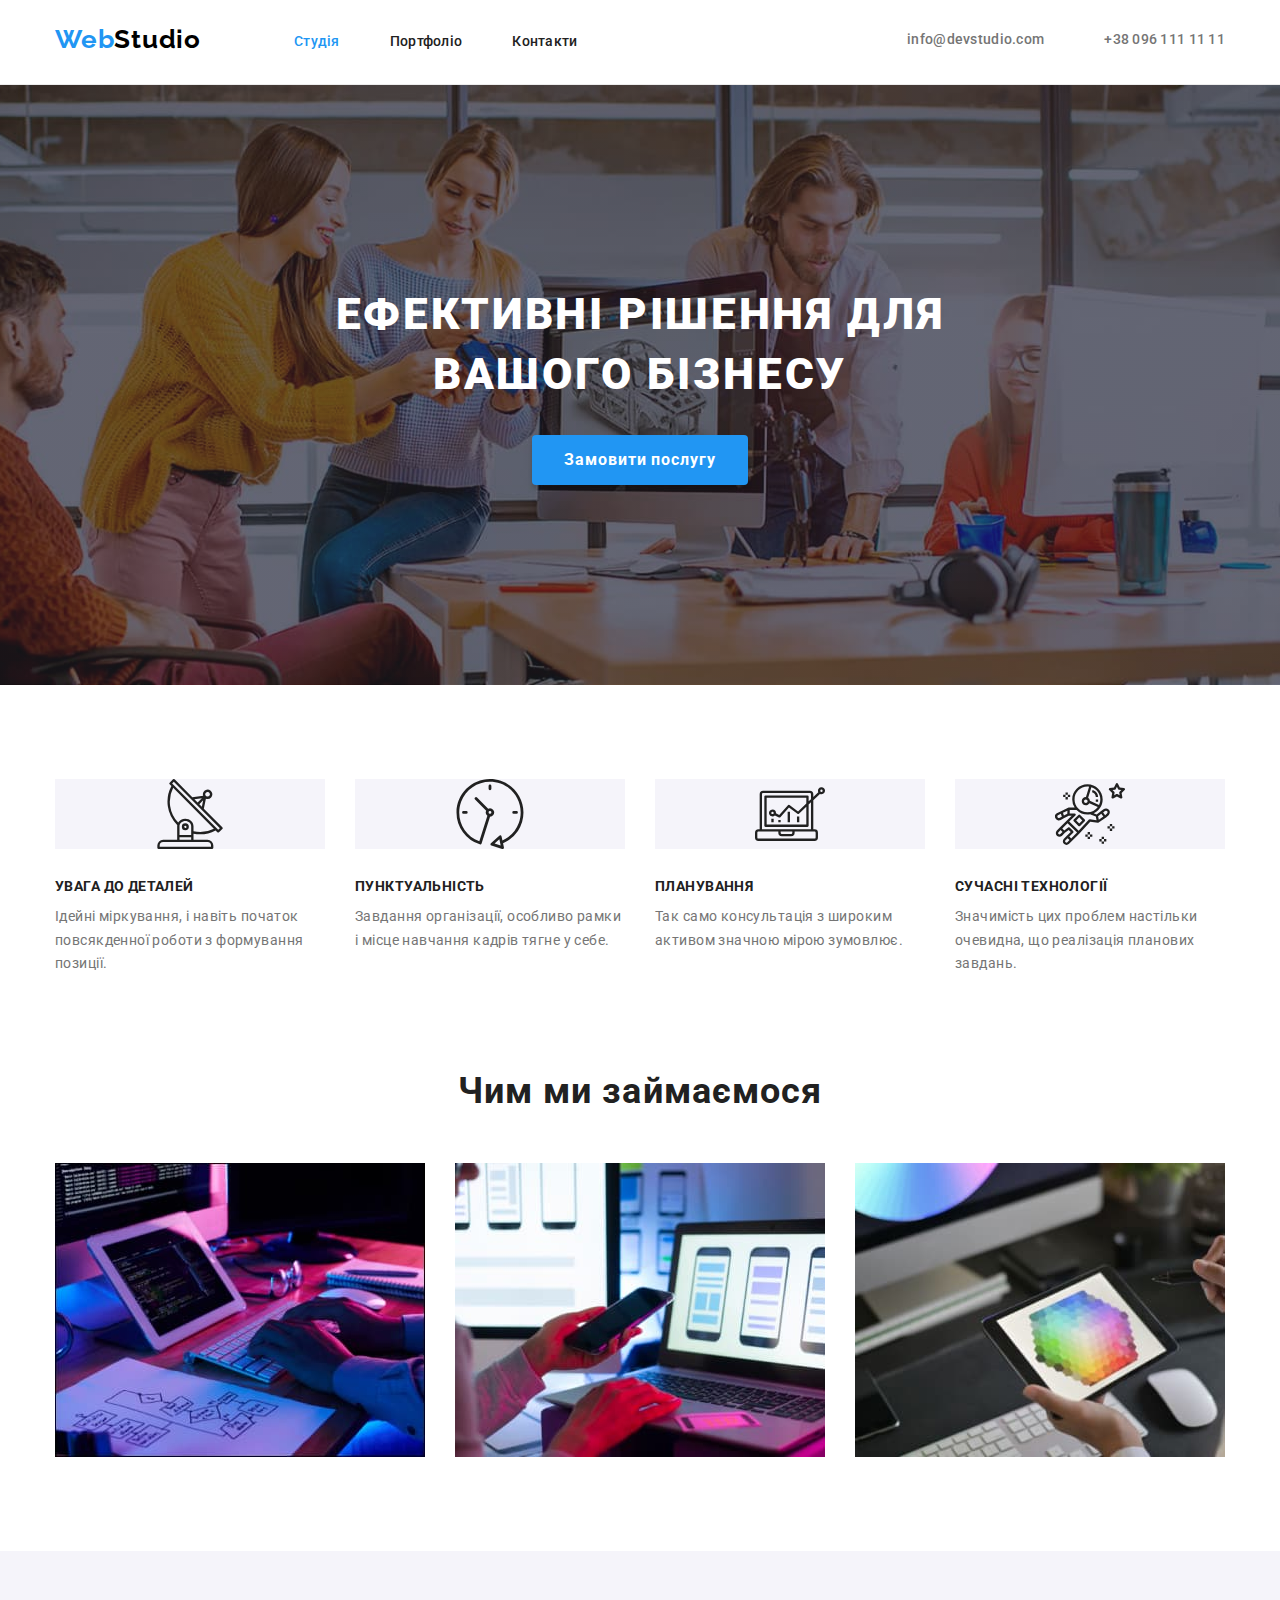
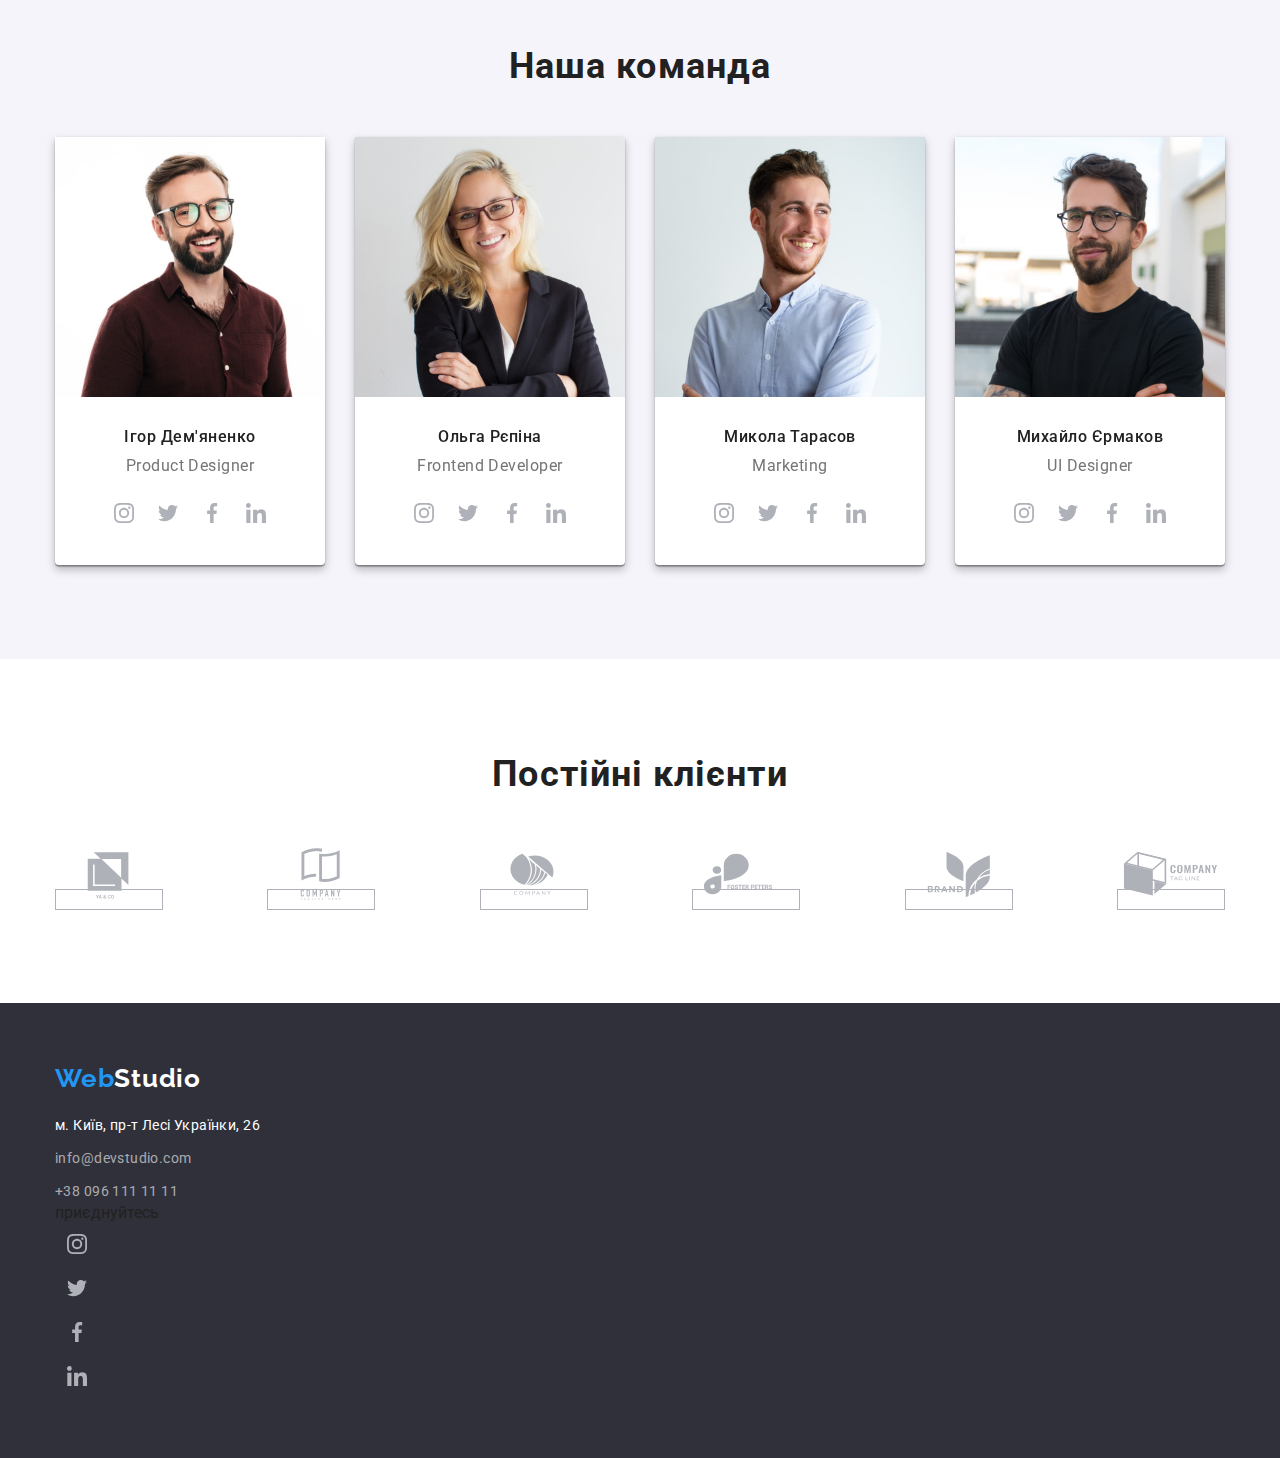
==== index.html @ a96e73aa "hw commit for check" ====
<!DOCTYPE html>
<html lang="uk">
  <head>
    <meta charset="UTF-8" />
    <meta http-equiv="X-UA-Compatible" content="IE=edge" />
    <meta name="viewport" content="width=device-width, initial-scale=1.0" />
    <title>Студія</title>
    <link rel="preconnect" href="https://fonts.googleapis.com" />
    <link rel="preconnect" href="https://fonts.gstatic.com" crossorigin />
    <link
      href="https://fonts.googleapis.com/css2?family=Raleway:wght@700&family=Roboto:wght@400;500;700;900&display=swap"
      rel="stylesheet"
    />
    <link
      rel="stylesheet"
      href="https://cdn.jsdelivr.net/npm/modern-normalize@1.1.0/modern-normalize.min.css"
    />
    <link rel="stylesheet" href="./css/styles.css" />
  </head>
  <body>
    <!-- header of the site -->
    <header class="header-style">
      <div class="container header-container">
        <a class="header-logo link" href="./index.html">
          <span class="logo logo-web">Web</span
          ><span class="logo logo-studio-header">Studio</span></a
        >
        <div class="header-nav">
          <nav>
            <ul class="site-nav list">
              <li class="site-nav-item">
                <a class="header-nav-link link current" href="#">Студія</a>
              </li>
              <li class="site-nav-item">
                <a class="header-nav-link link" href="./portfolio.html"
                  >Портфоліо</a
                >
              </li>
              <li class="site-nav-item">
                <a class="header-nav-link link" href="#">Контакти</a>
              </li>
            </ul>
          </nav>
        </div>
        <div class="contact-container">
          <ul class="list contact">
            <li class="contact-item">
              <a
                class="contact-item-link contact link"
                href="mailto:info@devstudio.com"
                ><svg class="header-icons" width="10" height="20">
                  <use href="./image/icons.svg#icon-envelope"></use>
                </svg>
                info@devstudio.com</a
              >
            </li>
            <li class="contact-item">
              <a class="contact-item-link contact link" href="tel:+380961111111"
                ><svg class="header-icons" width="10" height="20">
                  <use href="./image/icons.svg#icon-smartphone"></use>
                </svg>
                +38 096 111 11 11</a
              >
            </li>
          </ul>
        </div>
      </div>
    </header>

    <!-- main content -->
    <main>
      <!-- hero -->
      <section class="hero">
        <div class="container hero-container">
          <h1 class="hero-sign">Ефективні рішення для вашого бізнесу</h1>
          <button type="button" class="button preliminary-btn">
            Замовити послугу
          </button>
        </div>
      </section>

      <!-- specialty -->
      <section class="section specialty">
        <div class="container">
          <h2 class="visually-hidden">Наші переваги</h2>
          <ul class="list specialty-list specialty-container">
            <li class="specialty-item">
              <div class="specialty-icons-container">
                <svg class="business-icons" width="70" height="70">
                  <use href="./images/icons.svg#icon-antenna"></use>
                </svg>
              </div>
              <h3 class="title">увага до деталей</h3>
              <p class="text">
                Ідейні міркування, і навіть початок повсякденної роботи з
                формування позиції.
              </p>
            </li>
            <li class="specialty-item">
              <div class="specialty-icons-container">
                <svg class="business-icons" width="70" height="70">
                  <use href="./images/icons.svg#icon-clock"></use>
                </svg>
              </div>

              <h3 class="title">пунктуальність</h3>
              <p class="text">
                Завдання організації, особливо&nbsp;рамки і місце навчання
                кадрів тягне у&nbsp;себе.
              </p>
            </li>
            <li class="specialty-item">
              <div class="specialty-icons-container">
                <svg class="business-icons" width="70" height="70">
                  <use href="./images/icons.svg#icon-diagram"></use>
                </svg>
              </div>

              <h3 class="title">планування</h3>
              <p class="text">
                Так само консультація з широким активом&nbsp;значною мірою
                зумовлює.
              </p>
            </li>
            <li class="specialty-item">
              <div class="specialty-icons-container">
                <svg class="business-icons" width="70" height="70">
                  <use href="./images/icons.svg#icon-astronaut"></use>
                </svg>
              </div>

              <h3 class="title">сучасні технології</h3>
              <p class="text">
                Значимість цих проблем настільки очевидна, що реалізація
                планових завдань.
              </p>
            </li>
          </ul>
        </div>
      </section>
      <!-- our business -->

      <section class="section business">
        <div class="container">
          <h2 class="section-title">Чим ми займаємося</h2>
          <div class="business-list-container">
            <ul class="list business-list">
              <li class="item">
                <img
                  src="./images/business1.jpg"
                  alt="вид послуг 1"
                  width="370"
                />
              </li>
              <li class="item">
                <img
                  src="./images/business2.jpg"
                  alt="вид послуг 2"
                  width="370"
                />
              </li>
              <li class="item">
                <img
                  src="./images/business3.jpg"
                  alt="вид послуг 3"
                  width="370"
                />
              </li>
            </ul>
          </div>
        </div>
      </section>
      <!-- our team -->
      <section class="section team">
        <div class="container team-container">
          <h2 class="section-title">Наша команда</h2>
          <div class="team-list-container">
            <ul class="list team-list">
              <li class="team-item">
                <img
                  src="./images/team1.jpg"
                  alt="фото Ігоря Дем'яненко"
                  width="270"
                />
                <div class="card">
                  <h3 class="title">Ігор Дем'яненко</h3>
                  <p class="text">Product Designer</p>
                  <ul class="list team-social">
                    <li>
                      <a
                        href="http://instagram.com"
                        target="_blank"
                        rel="noopener nofollow noreferrer"
                        class="team-icons-items"
                      >
                        <svg class="team-icons" width="20" height="20">
                          <use href="./images/icons.svg#icon-instagram"></use>
                        </svg>
                      </a>
                    </li>

                    <li>
                      <a
                        href="http://twitter.com"
                        target="_blank"
                        rel="noopener nofollow noreferrer"
                        class="team-icons-items"
                      >
                        <svg class="team-icons" width="20" height="20">
                          <use href="./images/icons.svg#icon-twitter"></use>
                        </svg>
                      </a>
                    </li>
                    <li>
                      <a
                        href="http://facebook.com"
                        target="_blank"
                        rel="noopener nofollow noreferrer"
                        class="team-icons-items"
                      >
                        <svg class="team-icons" width="20" height="20">
                          <use href="./images/icons.svg#icon-facebook"></use>
                        </svg>
                      </a>
                    </li>
                    <li>
                      <a
                        href="http://linkedin.com"
                        target="_blank"
                        rel="noopener nofollow noreferrer"
                        class="team-icons-items"
                      >
                        <svg class="team-icons" width="20" height="20">
                          <use href="./images/icons.svg#icon-linkedin"></use>
                        </svg>
                      </a>
                    </li>
                  </ul>
                </div>
              </li>
              <li class="team-item">
                <img
                  src="./images/team2.jpg"
                  alt="фото Ольги Рєпіною"
                  width="270"
                />
                <div class="card">
                  <h3 class="title">Ольга Рєпіна</h3>
                  <p class="text">Frontend Developer</p>
                  <ul class="list team-social">
                    <li>
                      <a
                        href="http://instagram.com"
                        target="_blank"
                        rel="noopener nofollow noreferrer"
                        class="team-icons-items"
                      >
                        <svg class="team-icons" width="20" height="20">
                          <use href="./images/icons.svg#icon-instagram"></use>
                        </svg>
                      </a>
                    </li>
                    <li>
                      <a
                        href="http://twitter.com"
                        target="_blank"
                        rel="noopener nofollow noreferrer"
                        class="team-icons-items"
                      >
                        <svg class="team-icons" width="20" height="20">
                          <use href="./images/icons.svg#icon-twitter"></use>
                        </svg>
                      </a>
                    </li>
                    <li>
                      <a
                        href="http://facebook.com"
                        target="_blank"
                        rel="noopener nofollow noreferrer"
                        class="team-icons-items"
                      >
                        <svg class="team-icons" width="20" height="20">
                          <use href="./images/icons.svg#icon-facebook"></use>
                        </svg>
                      </a>
                    </li>
                    <li>
                      <a
                        href="http://linkedin.com"
                        target="_blank"
                        rel="noopener nofollow noreferrer"
                        class="team-icons-items"
                      >
                        <svg class="team-icons" width="20" height="20">
                          <use href="./images/icons.svg#icon-linkedin"></use>
                        </svg>
                      </a>
                    </li>
                  </ul>
                </div>
              </li>
              <li class="team-item">
                <img
                  src="./images/team3.jpg"
                  alt="фото Миколи Тарасова"
                  width="270"
                />
                <div class="card">
                  <h3 class="title">Микола Тарасов</h3>
                  <p class="text">Marketing</p>
                  <ul class="list team-social">
                    <li>
                      <a
                        href="http://instagram.com"
                        target="_blank"
                        rel="noopener nofollow noreferrer"
                        class="team-icons-items"
                      >
                        <svg class="team-icons" width="20" height="20">
                          <use href="./images/icons.svg#icon-instagram"></use>
                        </svg>
                      </a>
                    </li>
                    <li>
                      <a
                        href="http://twitter.com"
                        target="_blank"
                        rel="noopener nofollow noreferrer"
                        class="team-icons-items"
                      >
                        <svg class="team-icons" width="20" height="20">
                          <use href="./images/icons.svg#icon-twitter"></use>
                        </svg>
                      </a>
                    </li>
                    <li>
                      <a
                        href="http://facebook.com"
                        target="_blank"
                        rel="noopener nofollow noreferrer"
                        class="team-icons-items"
                      >
                        <svg class="team-icons" width="20" height="20">
                          <use href="./images/icons.svg#icon-facebook"></use>
                        </svg>
                      </a>
                    </li>
                    <li>
                      <a
                        href="http://linkedin.com"
                        target="_blank"
                        rel="noopener nofollow noreferrer"
                        class="team-icons-items"
                      >
                        <svg class="team-icons" width="20" height="20">
                          <use href="./images/icons.svg#icon-linkedin"></use>
                        </svg>
                      </a>
                    </li>
                  </ul>
                </div>
              </li>
              <li class="team-item">
                <img
                  src="./images/team4.jpg"
                  alt="фото Михайла Єрмакова"
                  width="270"
                />
                <div class="card">
                  <h3 class="title">Михайло Єрмаков</h3>
                  <p class="text">UI Designer</p>
                  <ul class="list team-social">
                    <li>
                      <a
                        href="http://instagram.com"
                        target="_blank"
                        rel="noopener nofollow noreferrer"
                        class="team-icons-items"
                      >
                        <svg class="team-icons" width="20" height="20">
                          <use href="./images/icons.svg#icon-instagram"></use>
                        </svg>
                      </a>
                    </li>
                    <li>
                      <a
                        href="http://twitter.com"
                        target="_blank"
                        rel="noopener nofollow noreferrer"
                        class="team-icons-items"
                      >
                        <svg class="team-icons" width="20" height="20">
                          <use href="./images/icons.svg#icon-twitter"></use>
                        </svg>
                      </a>
                    </li>
                    <li>
                      <a
                        href="http://facebook.com"
                        target="_blank"
                        rel="noopener nofollow noreferrer"
                        class="team-icons-items"
                      >
                        <svg class="team-icons" width="20" height="20">
                          <use href="./images/icons.svg#icon-facebook"></use>
                        </svg>
                      </a>
                    </li>
                    <li>
                      <a
                        href="http://linkedin.com"
                        target="_blank"
                        rel="noopener nofollow noreferrer"
                        class="team-icons-items"
                      >
                        <svg class="team-icons" width="20" height="20">
                          <use href="./images/icons.svg#icon-linkedin"></use>
                        </svg>
                      </a>
                    </li>
                  </ul>
                </div>
              </li>
            </ul>
          </div>
        </div>
      </section>
      <section class="section clients">
        <div class="container">
          <h2 class="clients-text section-title">Постійні клієнти</h2>
          <ul class="clients-list list">
            <li>
              <a href="" class="clients-icons-items">
                <svg class="team-icons" width="106" height="60">
                  <use href="./images/icons.svg#icon-logo-1"></use>
                </svg>
              </a>
            </li>
            <li>
              <a href="" class="clients-icons-items">
                <svg class="team-icons" width="106" height="60">
                  <use href="./images/icons.svg#icon-logo-2"></use>
                </svg>
              </a>
            </li>
            <li>
              <a href="" class="clients-icons-items">
                <svg class="team-icons" width="106" height="60">
                  <use href="./images/icons.svg#icon-logo-3"></use>
                </svg>
              </a>
            </li>
            <li>
              <a href="" class="clients-icons-items">
                <svg class="team-icons" width="106" height="60">
                  <use href="./images/icons.svg#icon-logo-4"></use>
                </svg>
              </a>
            </li>
            <li>
              <a href="" class="clients-icons-items">
                <svg class="team-icons" width="106" height="60">
                  <use href="./images/icons.svg#icon-logo-5"></use>
                </svg>
              </a>
            </li>
            <li>
              <a href="" class="clients-icons-items">
                <svg class="team-icons" width="106" height="60">
                  <use href="./images/icons.svg#icon-logo-6"></use>
                </svg>
              </a>
            </li>
          </ul>
        </div>
      </section>
    </main>

    <!-- background -->
    <footer class="footer-style">
      <div class="container">
        <div>
          <a href="./index.html" class="link logo-footer"
            ><span class="logo logo-web">Web</span
            ><span class="logo logo-studio-footer">Studio</span></a
          >
          <address>
            <ul class="address-list list">
              <li class="footer-item">
                <a
                  href="https://goo.gl/maps/tbxTE9ojFHjDwj2v6"
                  target="_blank"
                  rel="noopener nofollow noreferrer"
                  class="location link"
                  >м. Київ, пр-т Лесі Українки, 26</a
                >
              </li>
              <li class="footer-item">
                <a href="mailto:info@devstudio.com" class="address-style link"
                  >info@devstudio.com</a
                >
              </li>
              <li class="footer-item">
                <a href="tel:+380961111111" class="address-style link"
                  >+38 096 111 11 11</a
                >
              </li>
            </ul>
          </address>
        </div>
        <div class="footer-social">
          <p class="footer-text">приєднуйтесь</p>
          <ul class="list footer-social-list">
            <li>
              <a
                href="http://instagram.com"
                target="_blank"
                rel="noopener nofollow noreferrer"
                class="team-icons-items"
              >
                <svg class="team-icons" width="20" height="20">
                  <use href="./images/icons.svg#icon-instagram"></use>
                </svg>
              </a>
            </li>
            <li>
              <a
                href="http://twitter.com"
                target="_blank"
                rel="noopener nofollow noreferrer"
                class="team-icons-items"
              >
                <svg class="team-icons" width="20" height="20">
                  <use href="./images/icons.svg#icon-twitter"></use>
                </svg>
              </a>
            </li>
            <li>
              <a
                href="http://facebook.com"
                target="_blank"
                rel="noopener nofollow noreferrer"
                class="team-icons-items"
              >
                <svg class="team-icons" width="20" height="20">
                  <use href="./images/icons.svg#icon-facebook"></use>
                </svg>
              </a>
            </li>
            <li>
              <a
                href="http://linkedin.com"
                target="_blank"
                rel="noopener nofollow noreferrer"
                class="team-icons-items"
              >
                <svg class="team-icons" width="20" height="20">
                  <use href="./images/icons.svg#icon-linkedin"></use>
                </svg>
              </a>
            </li>
          </ul>
        </div>
      </div>
    </footer>
  </body>
</html>
---- css/styles.css ----
html {
  box-sizing: border-box;
}

:root {
  --main-color: #212121;
  --active-color: #2196F3;
  --second-color: #757575;
  --button-color: #f5f4fa;
  --main-white-color: #ffffff;
  --hero-background: #2F303A;
  --main-background: #F5F5F5;
  --main-font: 'Roboto', sans-serif;
  --second-font: 'Raleway', sans-serif;
}

* ::after,
::before {
  box-sizing: inherit;
}

body {
  font-family: 'Roboto', sans-serif;
  color: var(--main-color);
  background-color: var(--main-white-color);
}

a {
  text-decoration: none;
}

h1,
h2,
h3,
h4,
h5,
h6,
p,
ul {
  margin: 0px;
  padding: 0px;
}

img {
  display: block;
  max-width: 100%;
  height: auto;
}

.list {
  list-style: none;
}

.section-title {
  font-weight: 700;
  font-size: 36px;
  line-height: 1.17;
  text-align: center;
  letter-spacing: 0.03em;
}

.text {
  letter-spacing: 0.03em;
  color: var(--second-color);
}

.button {
  cursor: pointer;
  font-family: inherit;
  text-align: center;
  border-radius: 4px;
  border: transparent;
}

.container {
  width: 1200px;
  margin-left: auto;
  margin-right: auto;
  padding: 0 15px;
}

/* header styles */
/* logo comment */

.header-style {
  border-bottom: 1px solid #ECECEC;
}

.header-container {
  display: flex;

  padding: 0 15px 0 15px;
}

.header-nav {
  display: flex;
  align-items: center;
}




.logo {
  font-family: var(--second-font);
  font-weight: 700;
  font-size: 26px;
  line-height: 1.19;
  letter-spacing: 0.03em;
}

.header-logo {
  margin-right: 93px;
  padding: 24px 0;
  align-items: center;
}

.site-nav,
.contact {
  font-weight: 500;
  font-size: 14px;
  line-height: 1.14;
  letter-spacing: 0.02em;
}

.site-nav-item:not(:last-child) {
  margin-right: 50px;
}

.site-nav .link {
  color: var(--main-color);
}

.header-nav-link {
  display: block;
  padding: 32px 0;
}

.contact {
  color: var(--second-color);
  display: flex;
}

.contact-container {
  display: flex;
  align-items: center;
  margin-left: auto;
}

.contact .contact-item:not(:last-child) {
  margin-right: 50px;
}

.contact-item-link {
  padding: 32px 0;
}

/* .contact .mail {
  padding: 32px 0;
} */

.site-nav .link:hover,
.site-nav .link:focus,
.contact .link:hover,
.contact .link:focus,
.footer-style .link:hover,
.footer-style .link:focus {
  color: var(--active-color);
}

.site-nav .link:active,
.contact .link:active {
  color: var(--active-color);
}

.site-nav .link.current {
  color: var(--active-color);
}

.site-nav {
  display: flex;
}

.visually-hidden {
  position: absolute;
  width: 1px;
  height: 1px;
  margin: -1px;
  border: 0;
  padding: 0;
  white-space: nowrap;
  clip-path: inset(100%);
  clip: rect(0 0 0 0);
  overflow: hidden;
}

/* main styles */
.section {
  padding-bottom: 94px;
  /* padding-top: 200px; */
}

/* hero styles */
.hero {
  background: var(--hero-background);
  padding-top: 200px;
  padding-bottom: 200px;
  background-image: linear-gradient(rgba(47, 48, 58, 0.4), rgba(47, 48, 58, 0.4)), url(../images/background-hero.jpg);
  background-repeat: no-repeat;
  max-width: 1600px;
  margin-left: auto;
  margin-right: auto;
  background-position: center;
  background-size: cover;
}

h1 {
  font-weight: 900;
  font-size: 44px;
  line-height: 1.36;
  text-align: center;
  letter-spacing: 0.06em;
  text-transform: uppercase;
  color: var(--main-white-color);
  margin-bottom: 30px;
}

.hero-sign {
  margin-left: auto;
  margin-right: auto;
  width: 696px;
}

.preliminary-btn {
  font-weight: 700;
  font-size: 16px;
  line-height: 1.88;
  letter-spacing: 0.06em;
  color: var(--main-white-color);
  background-color: var(--active-color);
  box-shadow: 0px 4px 4px rgba(0, 0, 0, 0.15);

  display: block;
  margin-left: auto;
  margin-right: auto;
  align-items: center;
  height: 50px;
  width: 216px;
}

.preliminary-btn:hover,
.preliminary-btn:focus {
  background-color: #188CE8;
}

.filter-btn:hover,
.filter-btn:focus {
  color: var(--main-white-color);
  background: var(--active-color);
}

/* specialty styles */

.specialty {
  padding-top: 94px;
}

.specialty-container {
  display: flex;
  padding-left: 0;
}

.specialty-icons-container {
  width: 270px;
  height: 120;
  background-color: #F5F4FA;
  display: flex;
  align-items: center;
  justify-content: center;
  margin-bottom: 30px;
}

.business-icons {
  fill: #212121;
}

.specialty .title {
  font-weight: 700;
  font-size: 14px;
  line-height: 1.14;
  letter-spacing: 0.03em;
  text-transform: uppercase;
  margin-bottom: 10px;
}

.specialty .text {
  font-size: 14px;
  line-height: 1.71;
}

.specialty-item {
  width: 270px;
}

.specialty-item:not(:last-child) {
  margin-right: 30px;
}

/* our business styles */
.business-list {
  display: flex;
}

.business .section-title {
  margin-bottom: 50px;
}

.business .item:not(:last-child) {
  margin-right: 30px;
}

.business .item {
  margin-bottom: 0px;
}

/* out team styles */
.team {
  letter-spacing: 0.03em;
  text-align: center;
  background: var(--button-color);
  padding-top: 94px;
}

.team .section-title {
  margin-bottom: 50px;
}


.team-list {
  display: flex;

  padding-right: 0;
}

.team-item {
  background: var(--main-white-color);
  box-shadow: 0px 1px 3px rgba(0, 0, 0, 0.12), 0px 1px 1px rgba(0, 0, 0, 0.14), 0px 2px 1px rgba(0, 0, 0, 0.2);
  border-radius: 0px 0px 4px 4px;
  filter: drop-shadow(0px 4px 4px rgba(0, 0, 0, 0.25));
  flex-basis: calc((100% - 30px) / 4);
}

.team-item:not(:last-child) {
  margin-right: 30px;
}

.team .title {
  font-weight: 500;
  font-size: 16px;
  line-height: 1.1875;
  text-align: center;
  letter-spacing: 0.03em;
  margin-bottom: 10px;
}

.team-social {
  display: flex;
  align-items: center;
  justify-content: center;
}

.team-icons-items {
  width: 44px;
  height: 44px;
  display: flex;
  align-items: center;
  justify-content: center;
}

.team-icons {
  fill: #AFB1B8;
}

.team-icons:hover,
.team-icons:focus {
  fill: var(--active-color);
}

.team .text {
  font-size: 16px;
  line-height: 1.19;
  text-align: center;
  margin-bottom: 16px;
}

.team .card {
  padding-top: 30px;
  padding-bottom: 30px;
}

/* clients-styles */
.clients {
  padding-top: 94px;
}

.clients-text {
  margin-bottom: 50px;
}

.clients-list {
  display: flex;
  align-items: center;
  justify-content: space-between;

}

.clients-icons-items {
  border: 1px solid #AFB1B8;
  /* width: 170px;
  height: 92px; */
}

/* projects-styles */

.project-section {
  padding-top: 94px;
  padding-bottom: 94px;
}

.projects-filter {
  display: flex;
  flex-wrap: wrap;
  margin-bottom: 50px;
  justify-content: center;
}

.filter-btn {
  font-weight: 500;
  font-size: 16px;
  line-height: 1.62;
  letter-spacing: 0.03em;
  color: var(--main-color);
  background: var(--button-color);
  /* box-shadow: 0px 3px 1px rgba(0, 0, 0, 0.1), 0px 1px 2px rgba(0, 0, 0, 0.08), 0px 2px 2px rgba(0, 0, 0, 0.12); */
  padding: 6px 22px;
}

.filter-btn:hover,
.filter-btn:focus {
  box-shadow: 0px 3px 1px rgba(0, 0, 0, 0.1), 0px 1px 2px rgba(0, 0, 0, 0.08), 0px 2px 2px rgba(0, 0, 0, 0.12);
}

.filter-item:not(:last-child) {
  margin-right: 8px;
}

.projects .title {
  font-weight: 700;
  font-size: 18px;
  line-height: 2;
  letter-spacing: 0.06em;
  /* margin-top: 20px; */
  margin-bottom: 4px;
}

.projects .text {
  font-size: 16px;
  line-height: 1.875;
  /* padding-bottom: 20px; */
}

.projects {
  background-color: var(--main-white-color);
  display: flex;
  flex-wrap: wrap;
  align-items: center;
}

.project-description {
  padding: 20px 24px;
  border: 1px solid #EEEEEE;
  border-top: none;
}

.item {

  margin-bottom: 30px;
  margin-right: 30px;
  flex-basis: calc((100% - 30px * 2) / 3);
}

.item:nth-child(3n+3) {
  margin-right: 0;
}

.item:nth-last-child(-n+3) {
  margin-bottom: 0;
}

.item:hover {
  box-shadow: 0px 1px 1px rgba(0, 0, 0, 0.12), 0px 4px 4px rgba(0, 0, 0, 0.06), 1px 4px 6px rgba(0, 0, 0, 0.16);
}

/* footer styles */
.footer-style {
  background: #2F303A;
  padding-top: 60px;
  padding-bottom: 60px;
}

.logo-footer-style {
  padding-bottom: 20px;
}

.logo-web {
  color: var(--active-color);
}

.logo-studio-header {
  color: #000000;
}

.logo-studio-footer {
  color: var(--main-white-color);
}

.logo-footer {
  display: inline-block;
  margin-bottom: 20px;
}

address {
  font-style: normal;
  font-size: 14px;
  line-height: 1.71;
  letter-spacing: 0.03em;
}

.address-list .location {
  color: var(--main-white-color);
}

/* a[href*="goo.gl"] {
  color: var(--main-white-color);
} */

/* a[href*="goo.gl"]:hover,
a[href*="goo.gl"]:focus {
  color: var(--active-color);
} */

.address-style {
  color: rgba(255, 255, 255, 0.6);
}

.footer-item:not(:last-child) {
  margin-bottom: 9px;
}
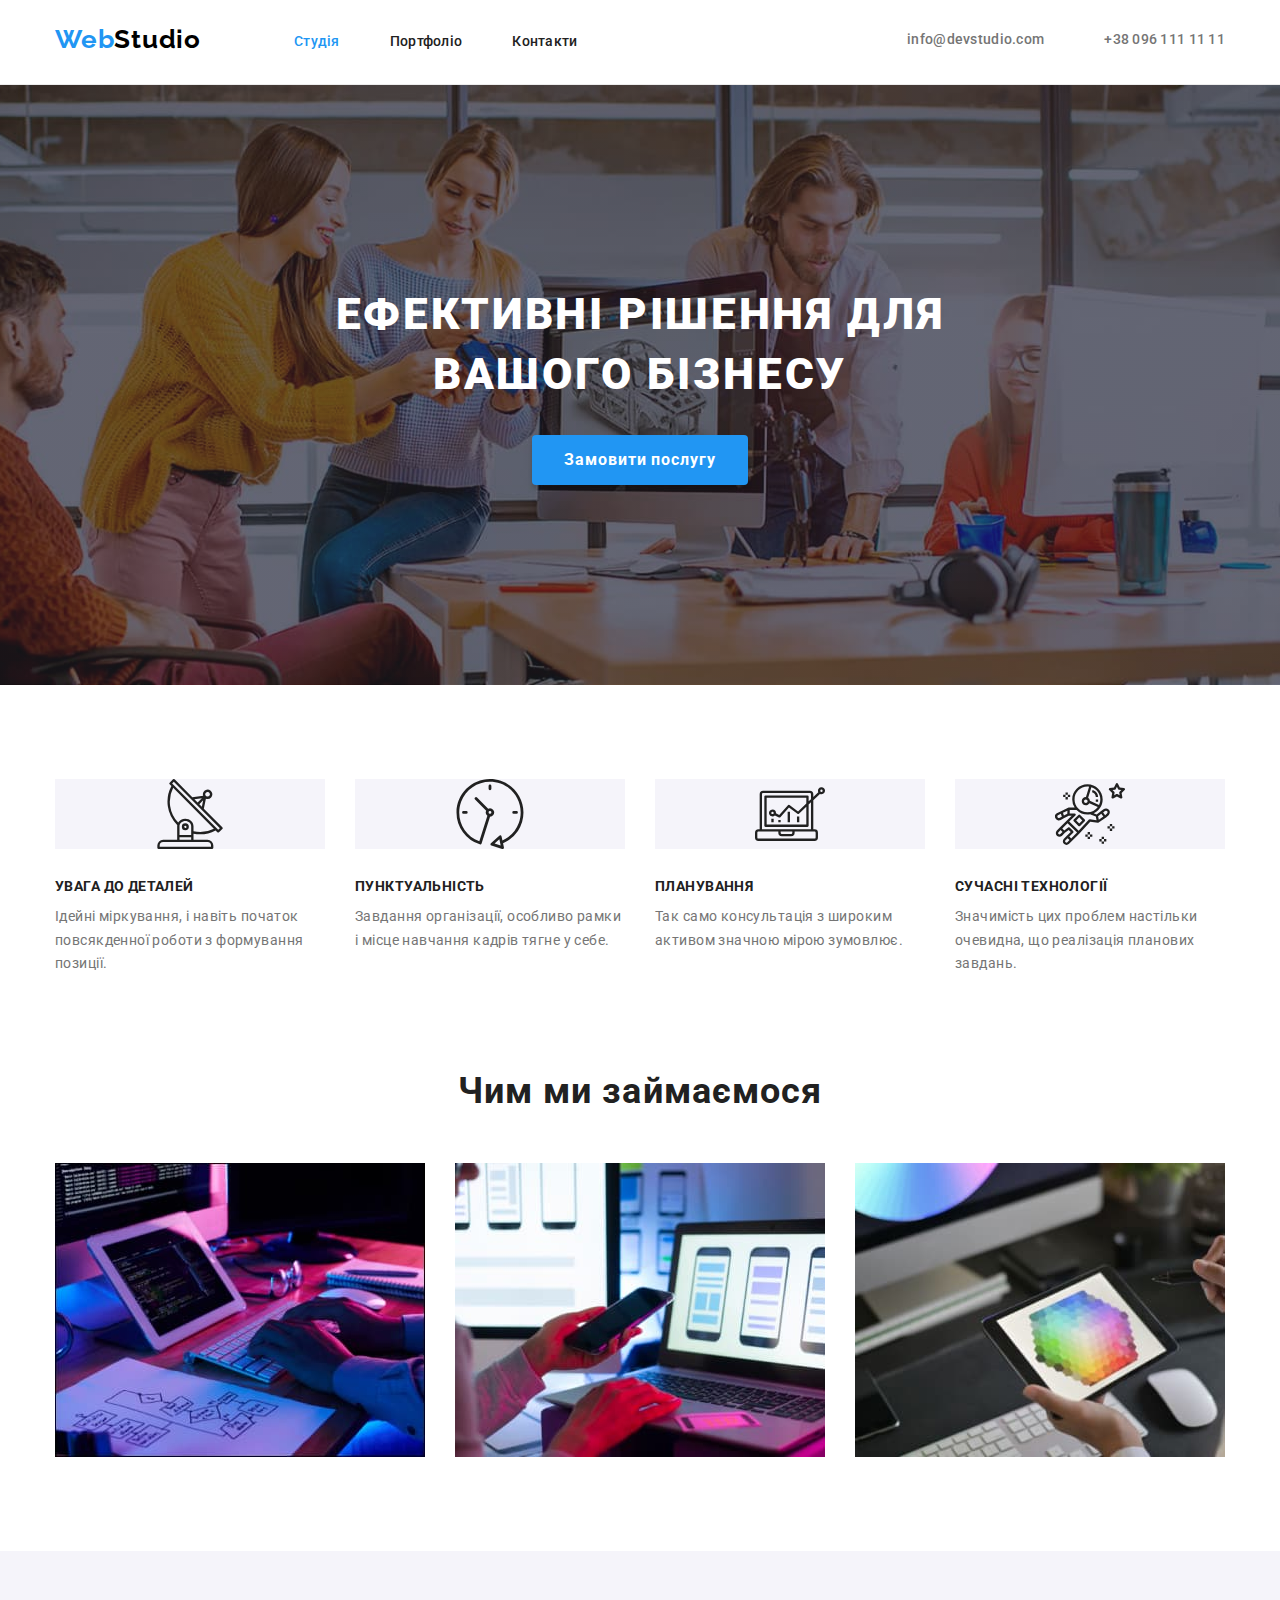
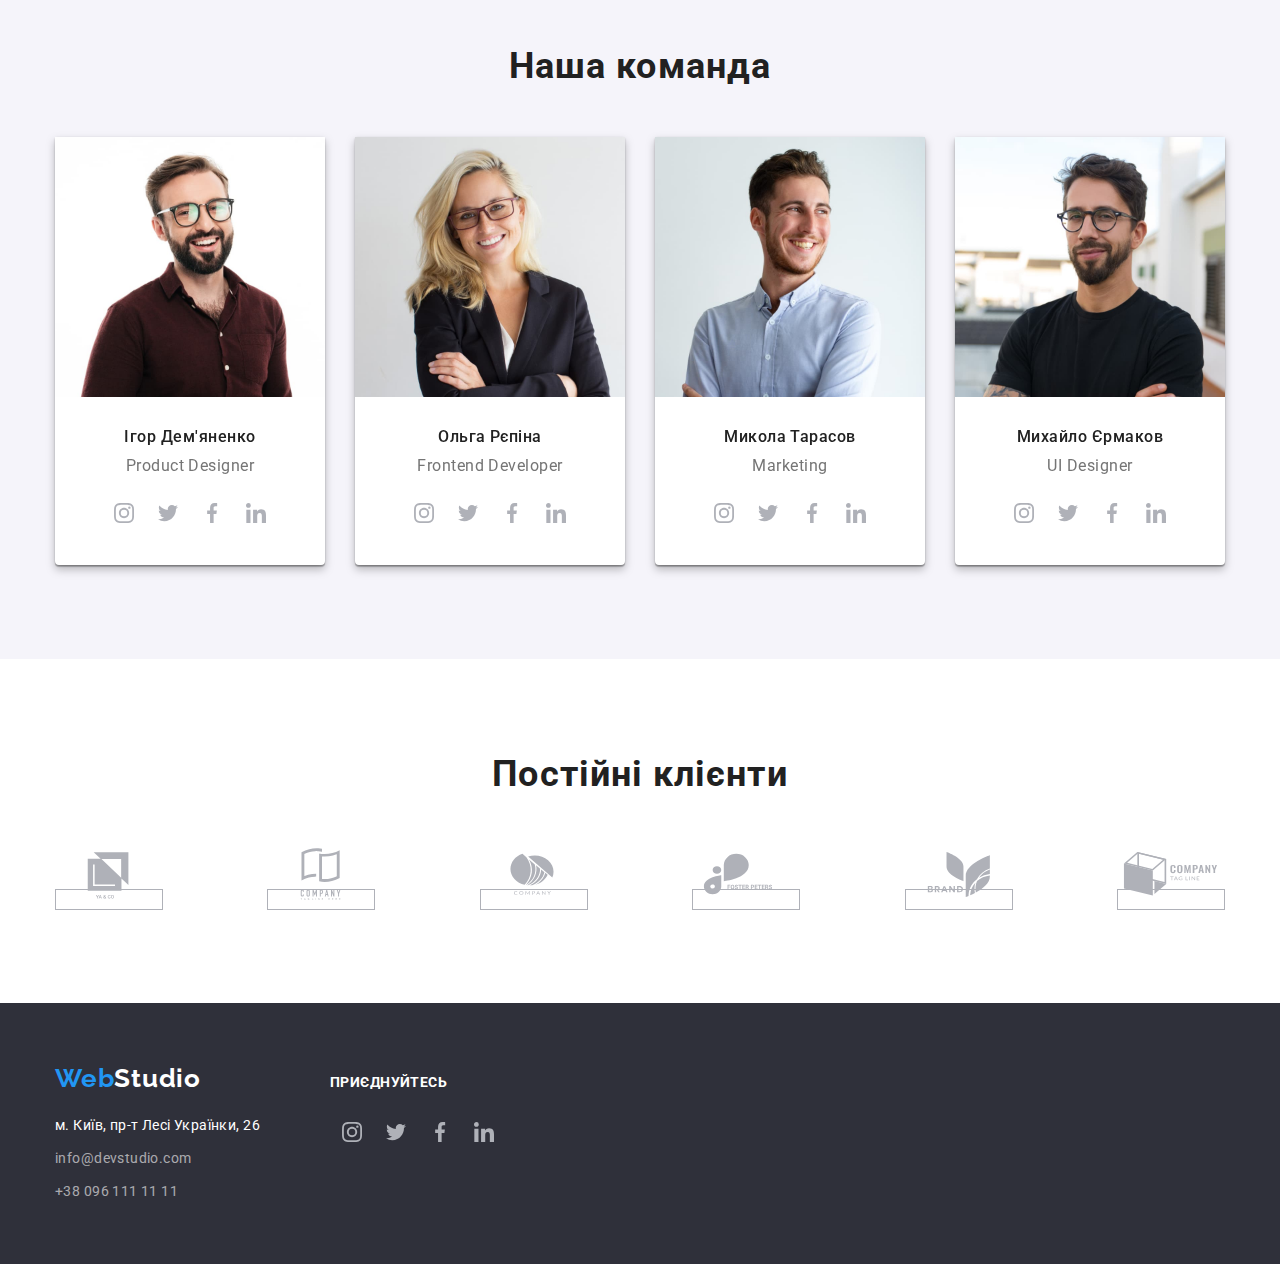
==== commit 50b02479: "commits for check" ====
--- a/index.html
+++ b/index.html
@@ -478,8 +478,8 @@
 
     <!-- background -->
     <footer class="footer-style">
-      <div class="container">
-        <div>
+      <div class="container footer-container">
+        <div class="footer-contacts">
           <a href="./index.html" class="link logo-footer"
             ><span class="logo logo-web">Web</span
             ><span class="logo logo-studio-footer">Studio</span></a
--- a/css/styles.css
+++ b/css/styles.css
@@ -501,6 +501,11 @@
 }
 
 /* footer styles */
+.footer-container {
+  display: flex;
+  align-items: baseline;
+}
+
 .footer-style {
   background: #2F303A;
   padding-top: 60px;
@@ -554,4 +559,29 @@
 
 .footer-item:not(:last-child) {
   margin-bottom: 9px;
+
+}
+
+.footer-contacts {
+  margin-right: 70px;
+}
+
+.footer-social-list {
+  display: flex;
+  align-items: center;
+}
+
+.footer-social {
+  align-items: center;
+}
+
+.footer-text {
+  font-weight: 700;
+  font-size: 14px;
+  line-height: 16px;
+  letter-spacing: 0.03em;
+  text-transform: uppercase;
+
+  color: #FFFFFF;
+  margin-bottom: 20px;
 }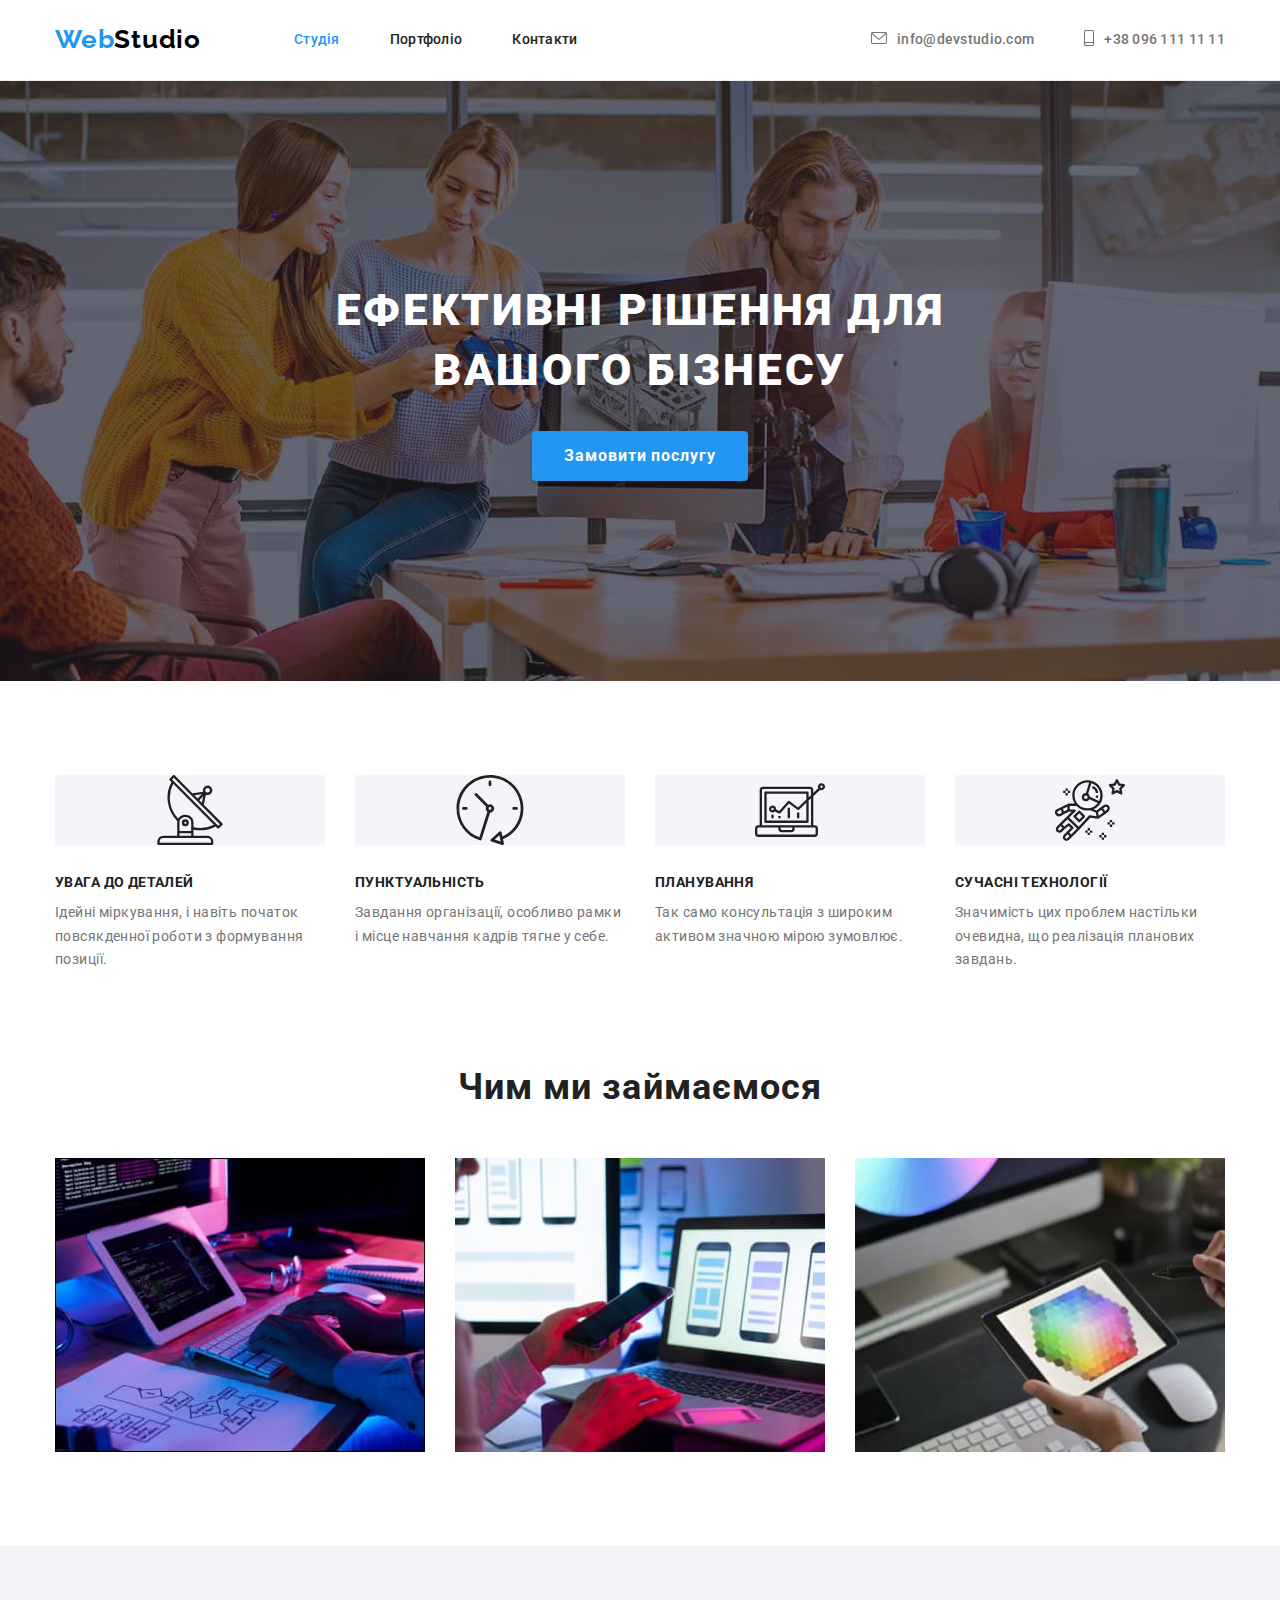
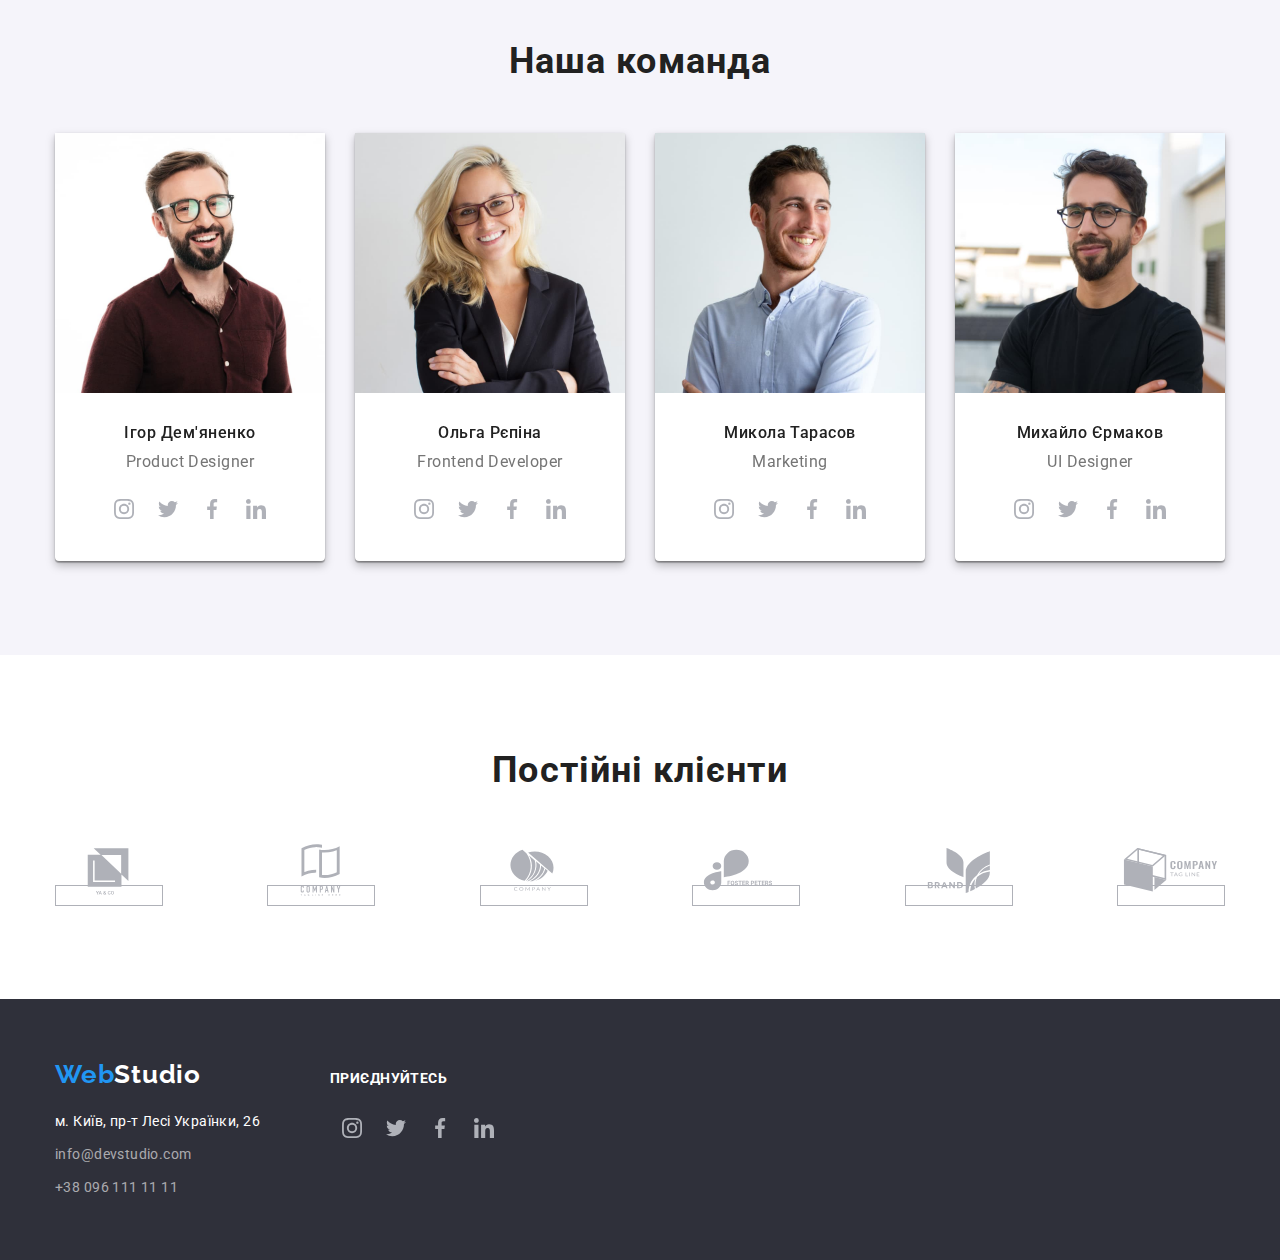
==== commit 6fc67a48: "commit header" ====
--- a/index.html
+++ b/index.html
@@ -44,21 +44,33 @@
         </div>
         <div class="contact-container">
           <ul class="list contact">
+            <li class="contact-item-icon">
+              <a class="link" href="mailto:info@devstudio.com"
+                ><svg class="header-icons" width="16" height="12">
+                  <use href="./images/icons.svg#icon-envelope"></use>
+                </svg>
+              </a>
+            </li>
             <li class="contact-item">
               <a
                 class="contact-item-link contact link"
                 href="mailto:info@devstudio.com"
-                ><svg class="header-icons" width="10" height="20">
-                  <use href="./image/icons.svg#icon-envelope"></use>
-                </svg>
+              >
                 info@devstudio.com</a
               >
             </li>
+            <li class="contact-item-icon">
+              <a class="link" href="tel:+380961111111"
+                ><svg class="header-icons" width="10" height="16">
+                  <use href="./images/icons.svg#icon-smartphone"></use>
+                </svg>
+              </a>
+            </li>
             <li class="contact-item">
-              <a class="contact-item-link contact link" href="tel:+380961111111"
-                ><svg class="header-icons" width="10" height="20">
-                  <use href="./image/icons.svg#icon-smartphone"></use>
-                </svg>
+              <a
+                class="contact-item-link contact link"
+                href="tel:+380961111111"
+              >
                 +38 096 111 11 11</a
               >
             </li>
--- a/css/styles.css
+++ b/css/styles.css
@@ -97,9 +97,6 @@
   align-items: center;
 }
 
-
-
-
 .logo {
   font-family: var(--second-font);
   font-weight: 700;
@@ -138,6 +135,8 @@
 .contact {
   color: var(--second-color);
   display: flex;
+  align-items: center;
+  justify-content: center;
 }
 
 .contact-container {
@@ -152,6 +151,15 @@
 
 .contact-item-link {
   padding: 32px 0;
+}
+
+.contact-item-icon {
+  margin-right: 10px;
+
+}
+
+.header-icons {
+  fill: var(--second-color);
 }
 
 /* .contact .mail {
@@ -163,8 +171,15 @@
 .contact .link:hover,
 .contact .link:focus,
 .footer-style .link:hover,
-.footer-style .link:focus {
+.footer-style .link:focus,
+.contact-item-icon:hover,
+.contact-item-icon:focus {
   color: var(--active-color);
+}
+
+.contact-item-icon:hover,
+.contact-item-icon:focus {
+  stroke: var(--active-color);
 }
 
 .site-nav .link:active,
@@ -569,6 +584,7 @@
 .footer-social-list {
   display: flex;
   align-items: center;
+  margin-left: 0;
 }
 
 .footer-social {
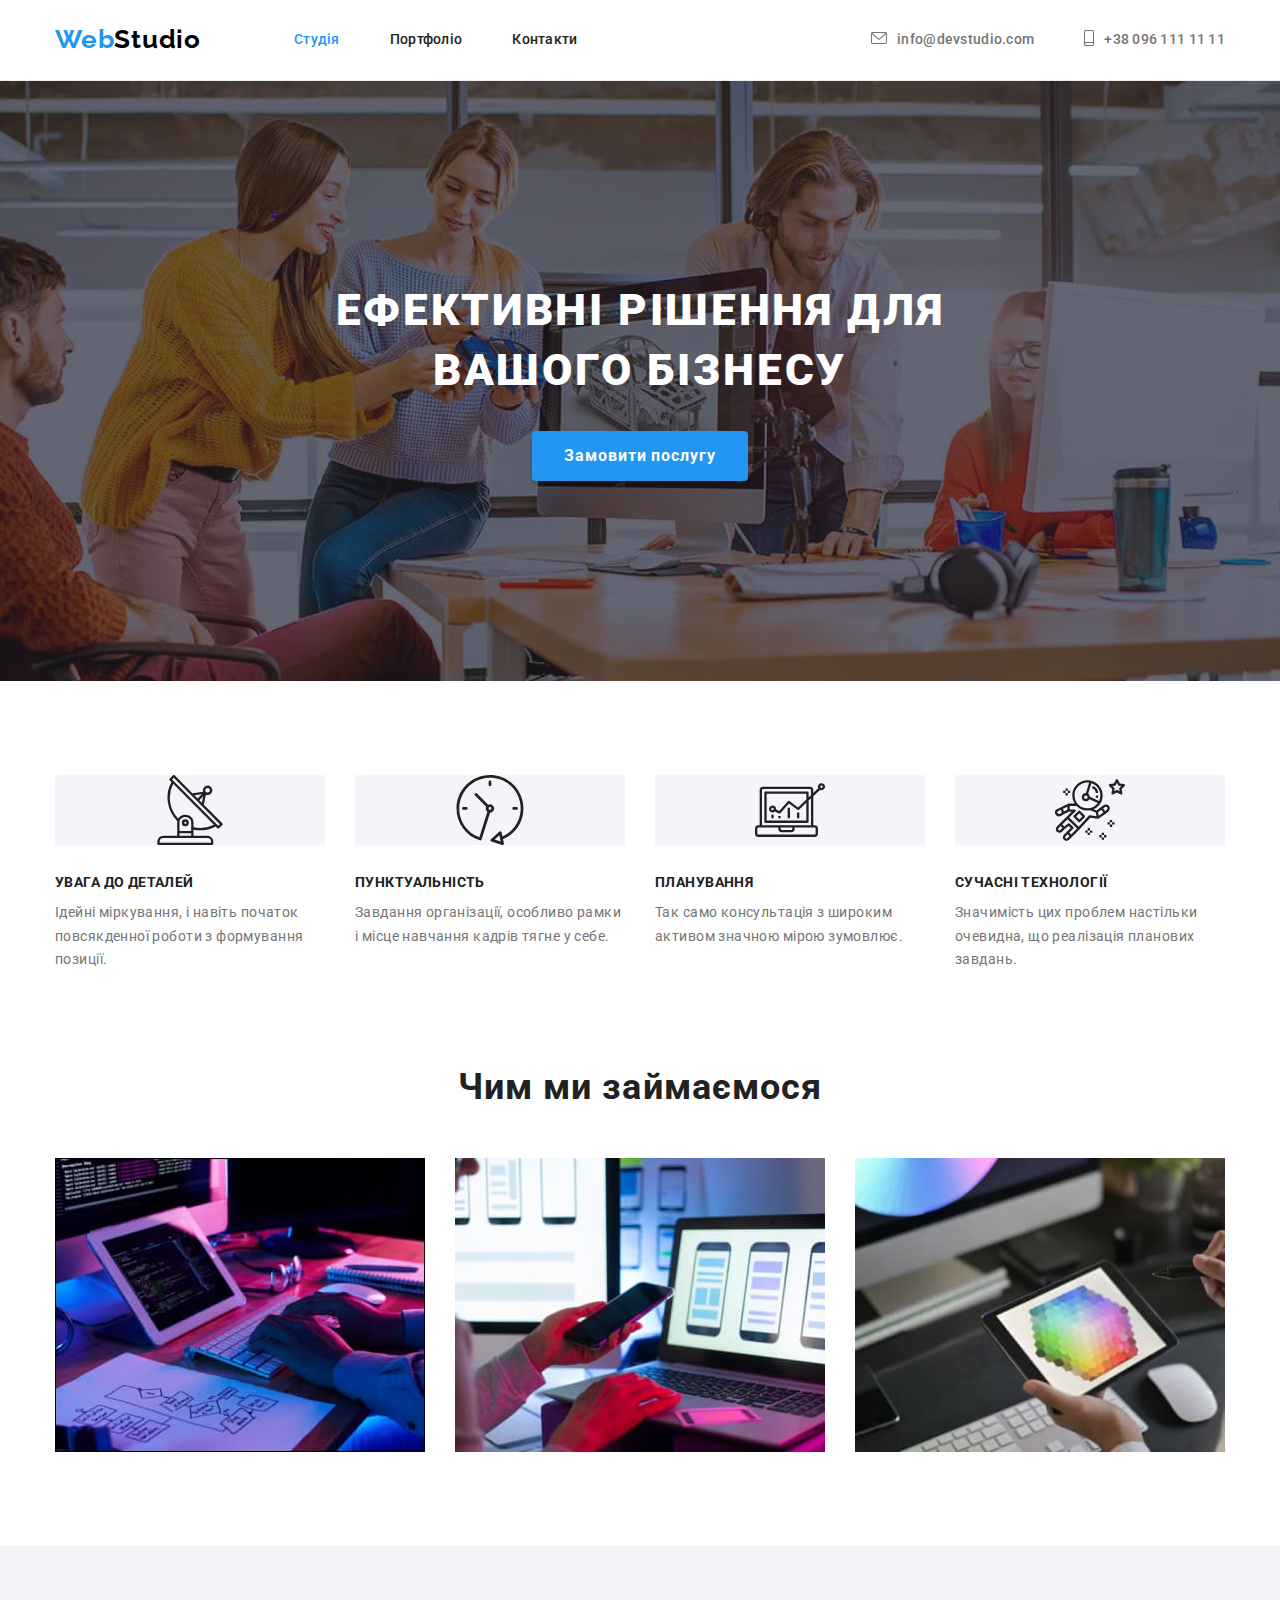
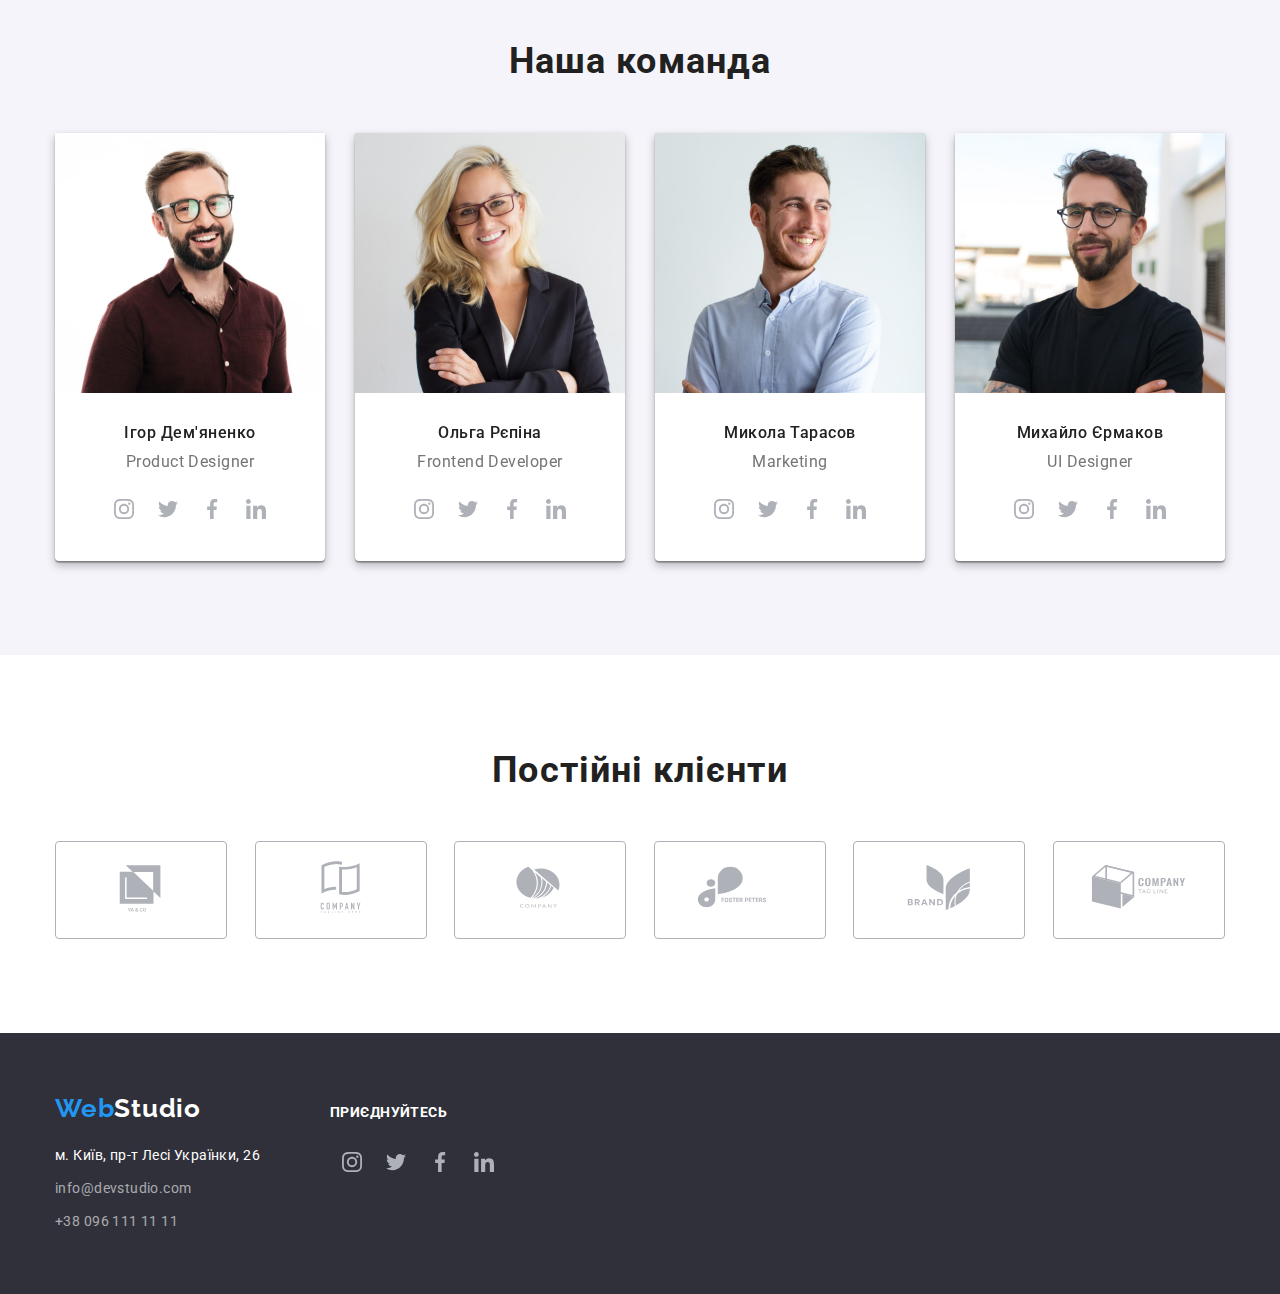
==== commit 03494ce8: "clients section commit" ====
--- a/index.html
+++ b/index.html
@@ -441,42 +441,42 @@
         <div class="container">
           <h2 class="clients-text section-title">Постійні клієнти</h2>
           <ul class="clients-list list">
-            <li>
+            <li class="client-items">
               <a href="" class="clients-icons-items">
                 <svg class="team-icons" width="106" height="60">
                   <use href="./images/icons.svg#icon-logo-1"></use>
                 </svg>
               </a>
             </li>
-            <li>
+            <li class="client-items">
               <a href="" class="clients-icons-items">
                 <svg class="team-icons" width="106" height="60">
                   <use href="./images/icons.svg#icon-logo-2"></use>
                 </svg>
               </a>
             </li>
-            <li>
+            <li class="client-items">
               <a href="" class="clients-icons-items">
                 <svg class="team-icons" width="106" height="60">
                   <use href="./images/icons.svg#icon-logo-3"></use>
                 </svg>
               </a>
             </li>
-            <li>
+            <li class="client-items">
               <a href="" class="clients-icons-items">
                 <svg class="team-icons" width="106" height="60">
                   <use href="./images/icons.svg#icon-logo-4"></use>
                 </svg>
               </a>
             </li>
-            <li>
+            <li class="client-items">
               <a href="" class="clients-icons-items">
                 <svg class="team-icons" width="106" height="60">
                   <use href="./images/icons.svg#icon-logo-5"></use>
                 </svg>
               </a>
             </li>
-            <li>
+            <li class="client-items">
               <a href="" class="clients-icons-items">
                 <svg class="team-icons" width="106" height="60">
                   <use href="./images/icons.svg#icon-logo-6"></use>
--- a/css/styles.css
+++ b/css/styles.css
@@ -296,6 +296,7 @@
 
 .business-icons {
   fill: #212121;
+
 }
 
 .specialty .title {
@@ -428,10 +429,17 @@
 
 }
 
-.clients-icons-items {
+.client-items {
   border: 1px solid #AFB1B8;
   /* width: 170px;
   height: 92px; */
+
+  border-radius: 4px;
+  padding: 16px 32px;
+}
+
+.client-items:hover {
+  border: 1px solid var(--active-color);
 }
 
 /* projects-styles */
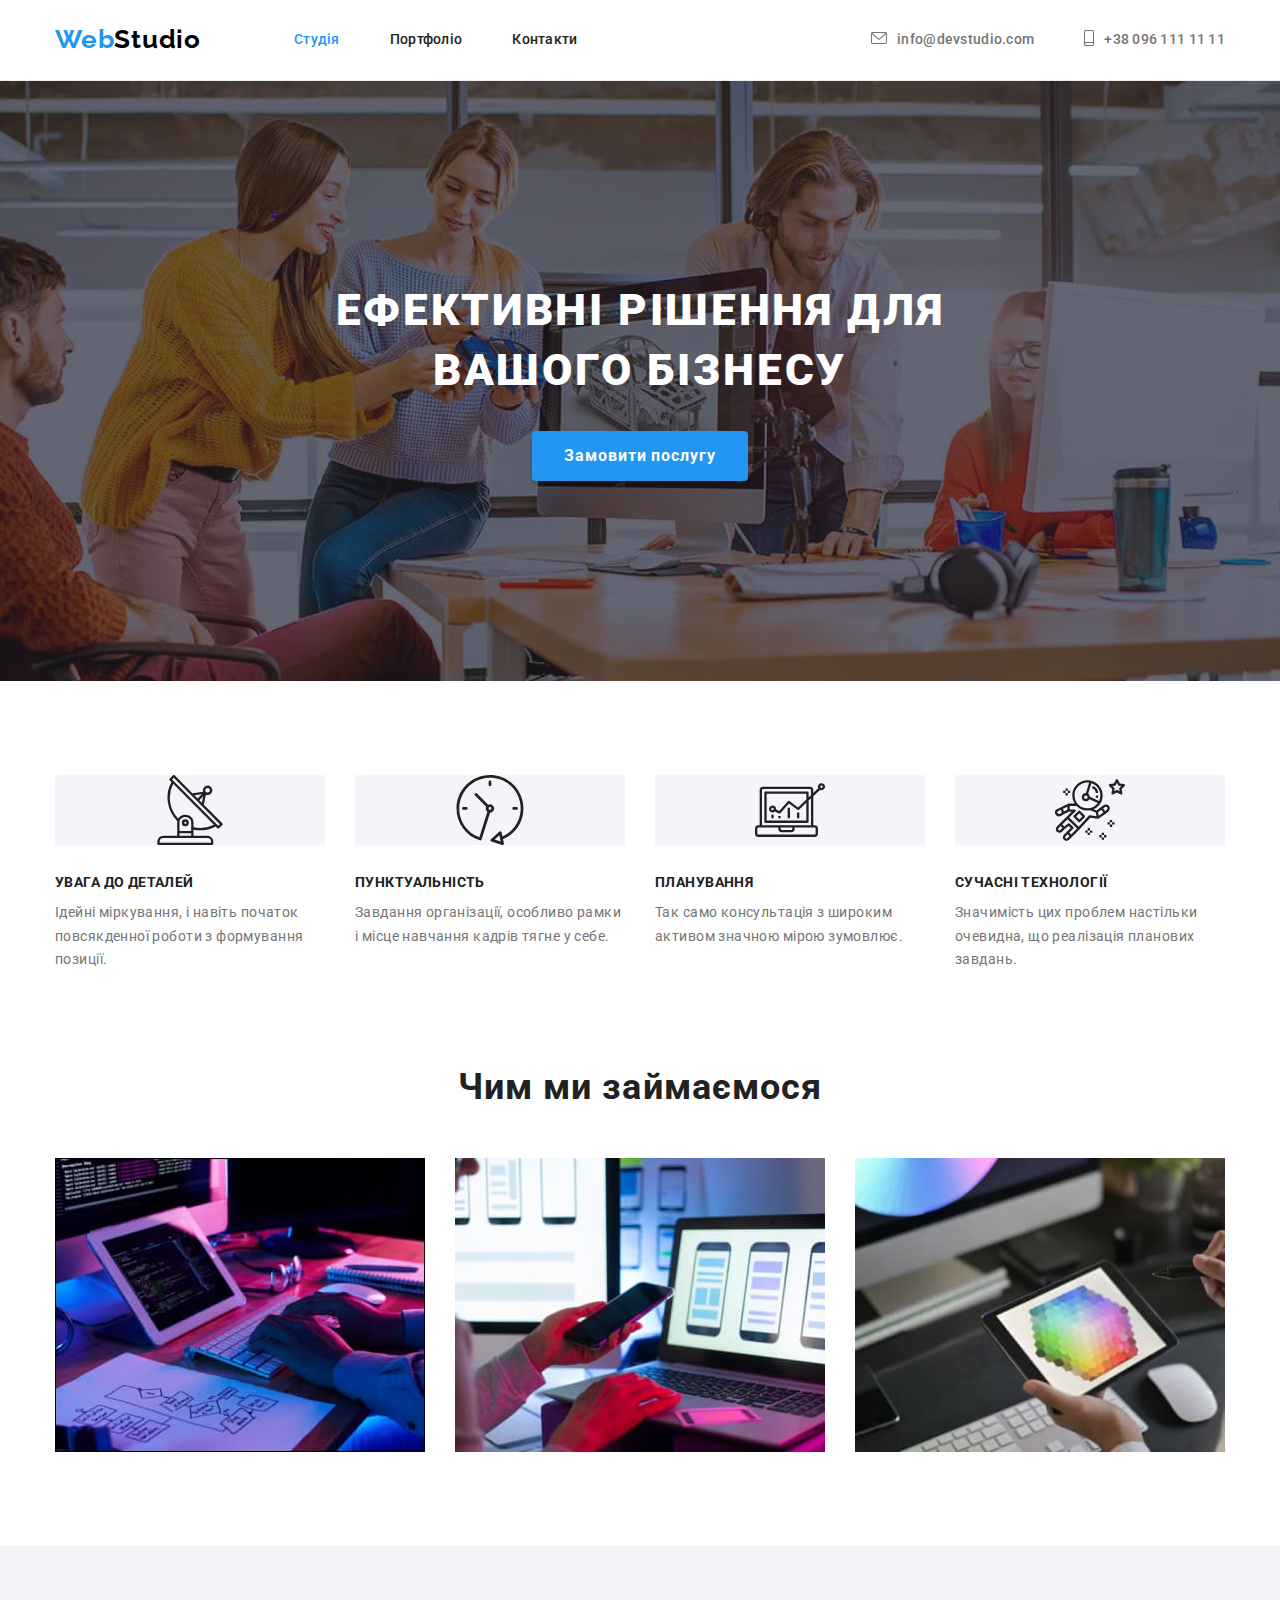
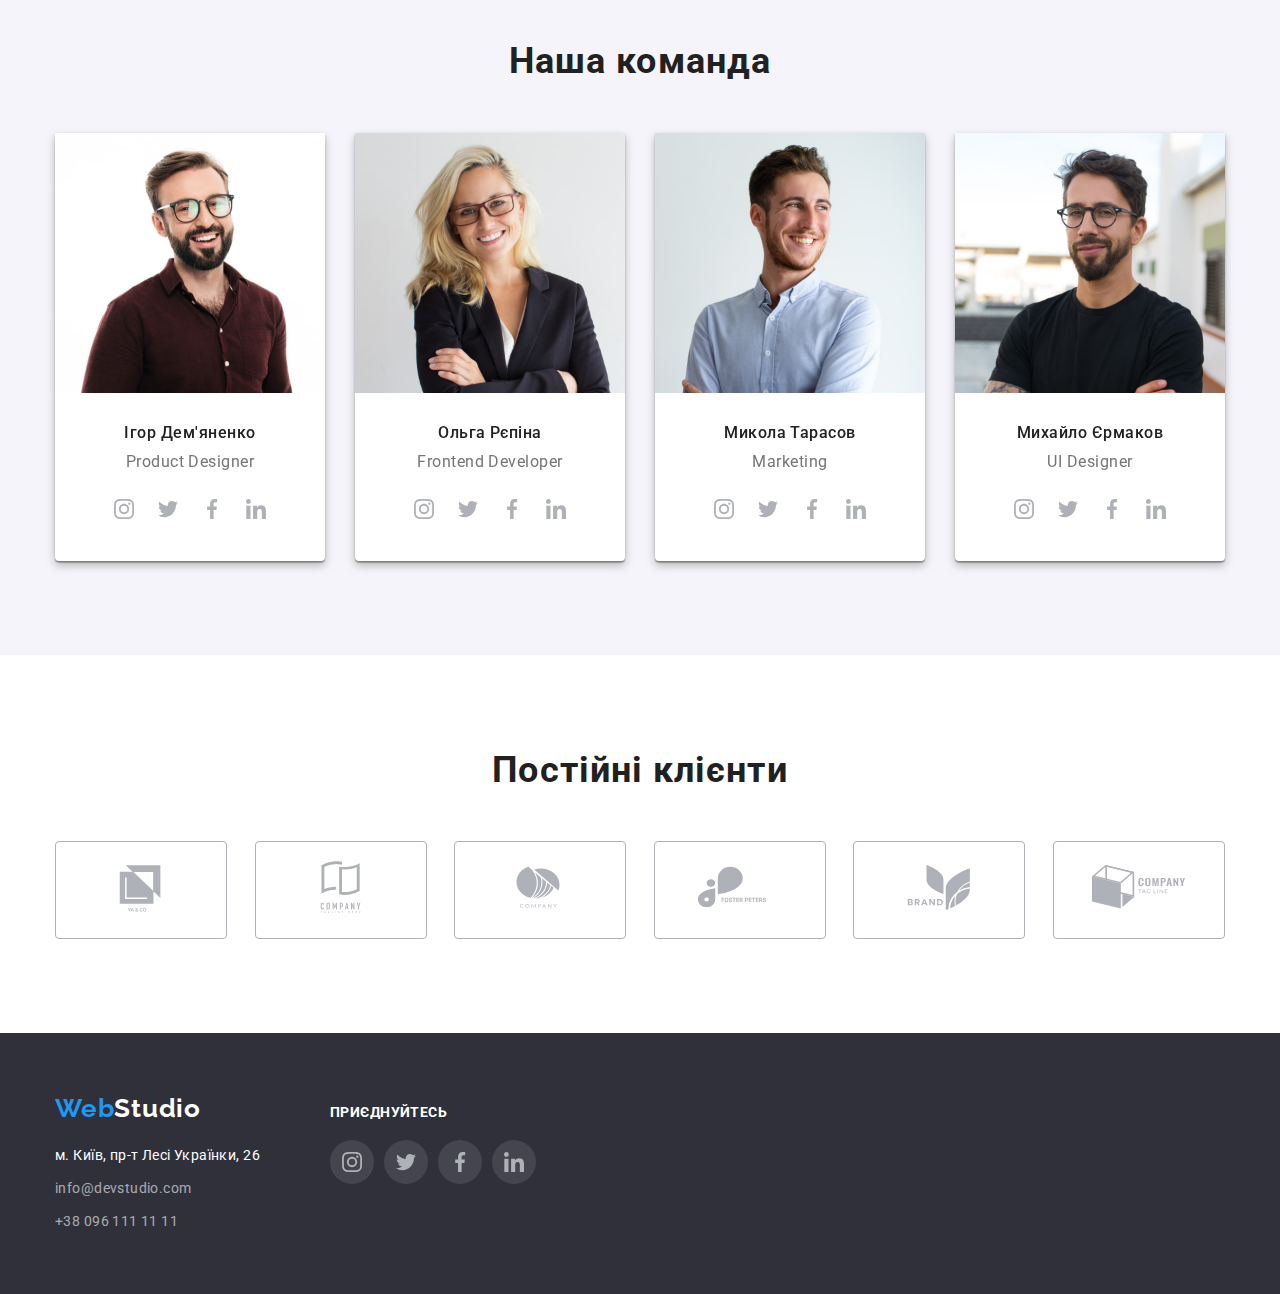
==== commit c6aa87c5: "footer commit" ====
--- a/index.html
+++ b/index.html
@@ -523,48 +523,48 @@
         <div class="footer-social">
           <p class="footer-text">приєднуйтесь</p>
           <ul class="list footer-social-list">
-            <li>
+            <li class="footer-social-item">
               <a
                 href="http://instagram.com"
                 target="_blank"
                 rel="noopener nofollow noreferrer"
-                class="team-icons-items"
+                class="footer-icons-items"
               >
                 <svg class="team-icons" width="20" height="20">
                   <use href="./images/icons.svg#icon-instagram"></use>
                 </svg>
               </a>
             </li>
-            <li>
+            <li class="footer-social-item">
               <a
                 href="http://twitter.com"
                 target="_blank"
                 rel="noopener nofollow noreferrer"
-                class="team-icons-items"
+                class="footer-icons-items"
               >
                 <svg class="team-icons" width="20" height="20">
                   <use href="./images/icons.svg#icon-twitter"></use>
                 </svg>
               </a>
             </li>
-            <li>
+            <li class="footer-social-item">
               <a
                 href="http://facebook.com"
                 target="_blank"
                 rel="noopener nofollow noreferrer"
-                class="team-icons-items"
+                class="footer-icons-items"
               >
                 <svg class="team-icons" width="20" height="20">
                   <use href="./images/icons.svg#icon-facebook"></use>
                 </svg>
               </a>
             </li>
-            <li>
+            <li class="footer-social-item">
               <a
                 href="http://linkedin.com"
                 target="_blank"
                 rel="noopener nofollow noreferrer"
-                class="team-icons-items"
+                class="footer-icons-items"
               >
                 <svg class="team-icons" width="20" height="20">
                   <use href="./images/icons.svg#icon-linkedin"></use>
--- a/css/styles.css
+++ b/css/styles.css
@@ -608,4 +608,29 @@
 
   color: #FFFFFF;
   margin-bottom: 20px;
+}
+
+.footer-icons-items {
+  width: 44px;
+  height: 44px;
+  display: flex;
+  align-items: center;
+  justify-content: center;
+}
+
+.footer-social-item:not(:last-child) {
+  margin-right: 10px;
+}
+
+.footer-social-item {
+  border-radius: 50%;
+  background: rgba(255, 255, 255, 0.1);
+  /* border: 1px solid #000000; */
+  /* box-shadow: 0px 4px 4px rgba(0, 0, 0, 0.25); */
+}
+
+.footer-social-item:hover {
+  background: var(--main-white-color);
+  border: 1px solid var(--main-white-color);
+  /* box-shadow: 0px 4px 4px rgba(0, 0, 0, 0.25); */
 }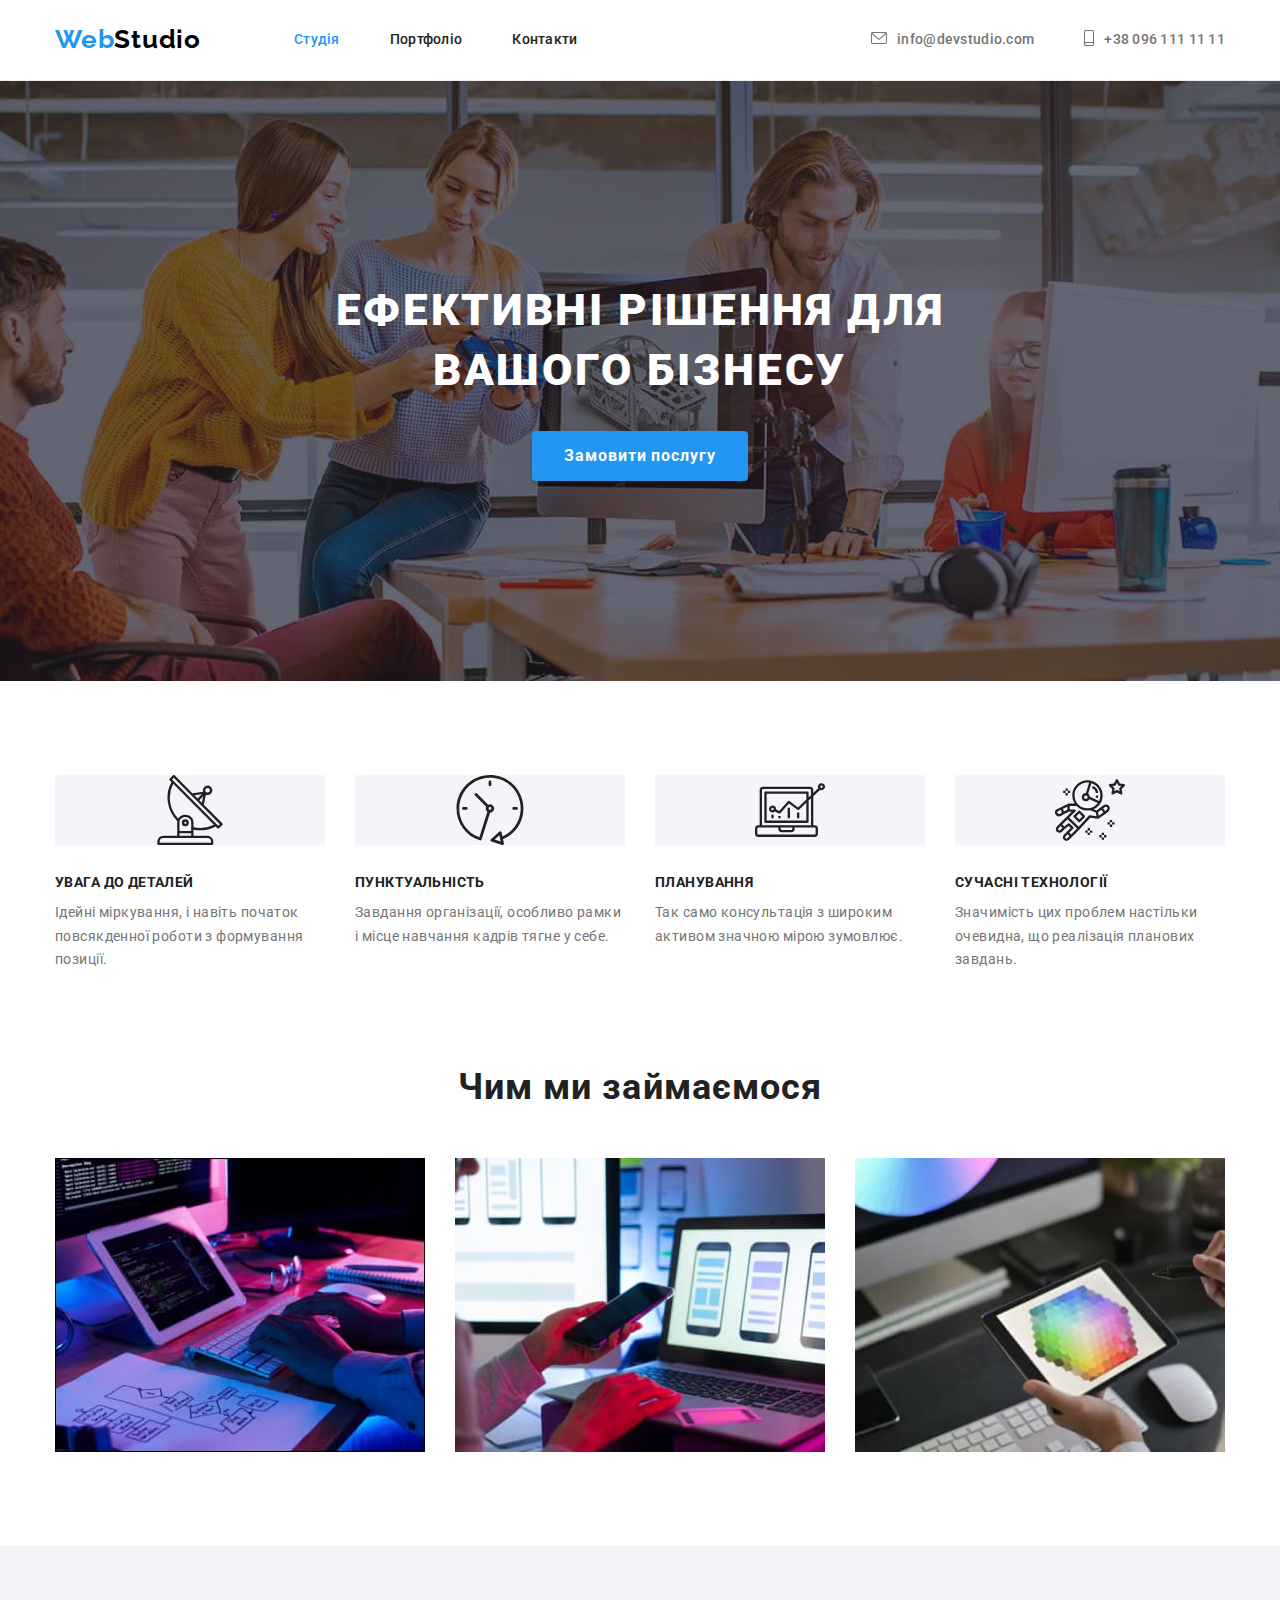
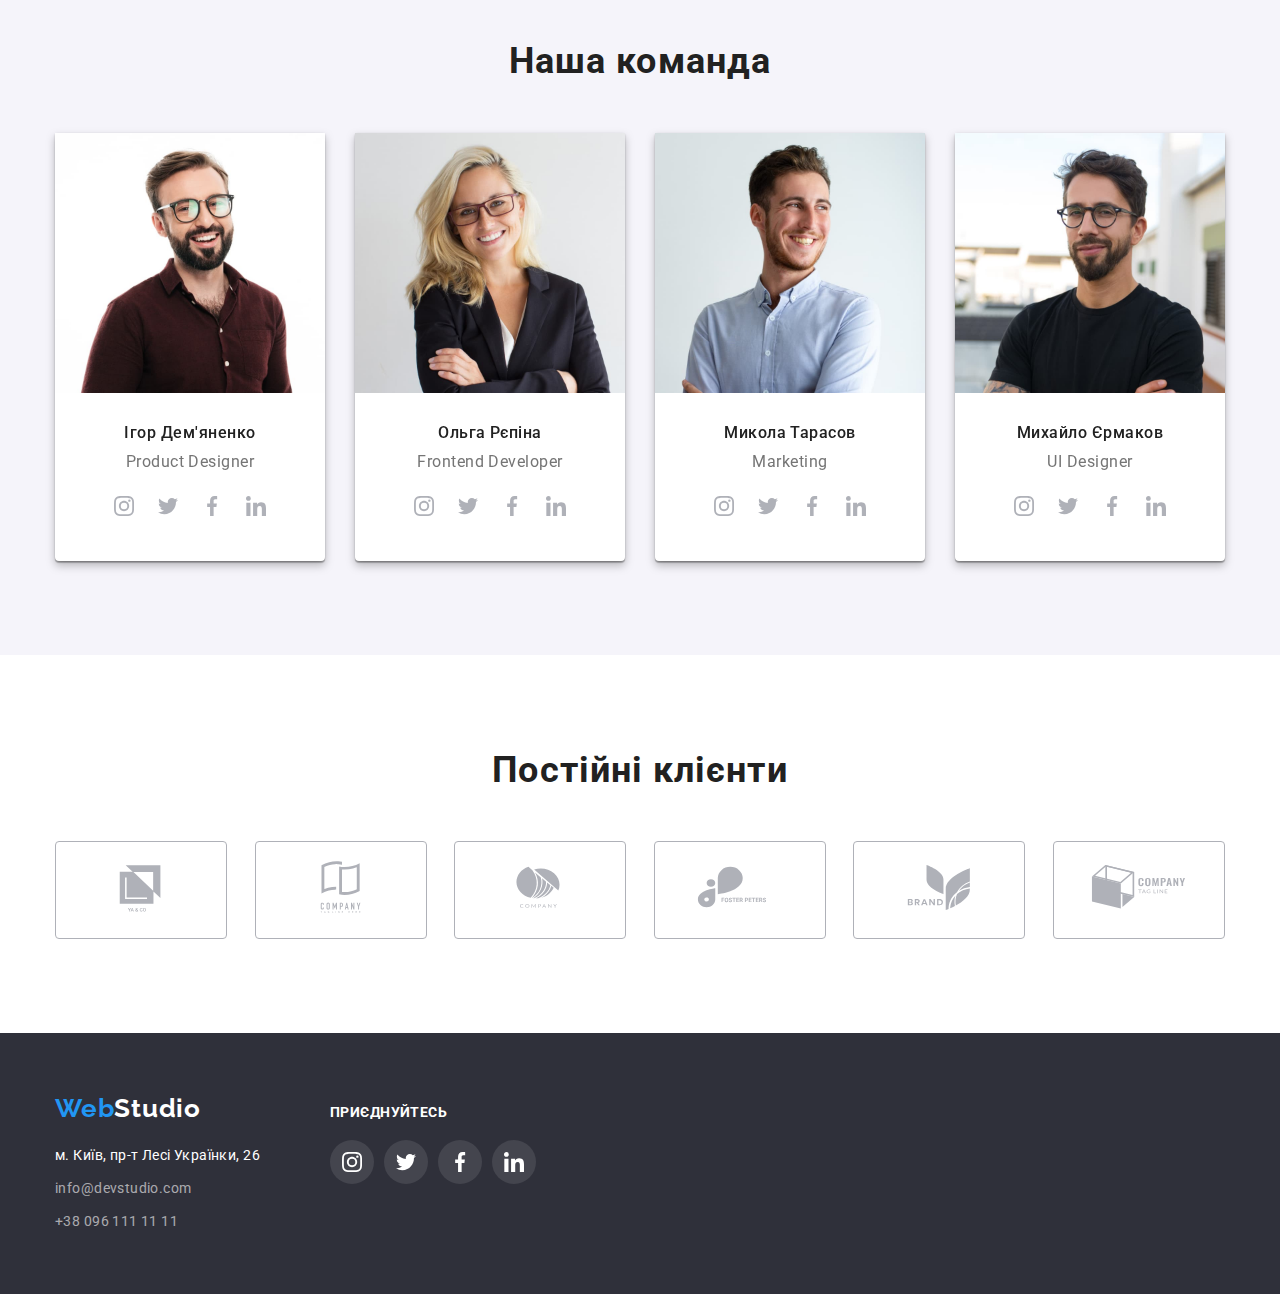
==== commit 0cccc43b: "icons fills" ====
--- a/index.html
+++ b/index.html
@@ -198,12 +198,11 @@
                   <h3 class="title">Ігор Дем'яненко</h3>
                   <p class="text">Product Designer</p>
                   <ul class="list team-social">
-                    <li>
+                    <li class="team-social-items">
                       <a
                         href="http://instagram.com"
                         target="_blank"
                         rel="noopener nofollow noreferrer"
-                        class="team-icons-items"
                       >
                         <svg class="team-icons" width="20" height="20">
                           <use href="./images/icons.svg#icon-instagram"></use>
@@ -211,36 +210,33 @@
                       </a>
                     </li>
 
-                    <li>
+                    <li class="team-social-items">
                       <a
                         href="http://twitter.com"
                         target="_blank"
                         rel="noopener nofollow noreferrer"
-                        class="team-icons-items"
                       >
                         <svg class="team-icons" width="20" height="20">
                           <use href="./images/icons.svg#icon-twitter"></use>
                         </svg>
                       </a>
                     </li>
-                    <li>
+                    <li class="team-social-items">
                       <a
                         href="http://facebook.com"
                         target="_blank"
                         rel="noopener nofollow noreferrer"
-                        class="team-icons-items"
                       >
                         <svg class="team-icons" width="20" height="20">
                           <use href="./images/icons.svg#icon-facebook"></use>
                         </svg>
                       </a>
                     </li>
-                    <li>
+                    <li class="team-social-items">
                       <a
                         href="http://linkedin.com"
                         target="_blank"
                         rel="noopener nofollow noreferrer"
-                        class="team-icons-items"
                       >
                         <svg class="team-icons" width="20" height="20">
                           <use href="./images/icons.svg#icon-linkedin"></use>
@@ -260,48 +256,45 @@
                   <h3 class="title">Ольга Рєпіна</h3>
                   <p class="text">Frontend Developer</p>
                   <ul class="list team-social">
-                    <li>
+                    <li class="team-social-items">
                       <a
                         href="http://instagram.com"
                         target="_blank"
                         rel="noopener nofollow noreferrer"
-                        class="team-icons-items"
                       >
                         <svg class="team-icons" width="20" height="20">
                           <use href="./images/icons.svg#icon-instagram"></use>
                         </svg>
                       </a>
                     </li>
-                    <li>
+
+                    <li class="team-social-items">
                       <a
                         href="http://twitter.com"
                         target="_blank"
                         rel="noopener nofollow noreferrer"
-                        class="team-icons-items"
                       >
                         <svg class="team-icons" width="20" height="20">
                           <use href="./images/icons.svg#icon-twitter"></use>
                         </svg>
                       </a>
                     </li>
-                    <li>
+                    <li class="team-social-items">
                       <a
                         href="http://facebook.com"
                         target="_blank"
                         rel="noopener nofollow noreferrer"
-                        class="team-icons-items"
                       >
                         <svg class="team-icons" width="20" height="20">
                           <use href="./images/icons.svg#icon-facebook"></use>
                         </svg>
                       </a>
                     </li>
-                    <li>
+                    <li class="team-social-items">
                       <a
                         href="http://linkedin.com"
                         target="_blank"
                         rel="noopener nofollow noreferrer"
-                        class="team-icons-items"
                       >
                         <svg class="team-icons" width="20" height="20">
                           <use href="./images/icons.svg#icon-linkedin"></use>
@@ -321,48 +314,45 @@
                   <h3 class="title">Микола Тарасов</h3>
                   <p class="text">Marketing</p>
                   <ul class="list team-social">
-                    <li>
+                    <li class="team-social-items">
                       <a
                         href="http://instagram.com"
                         target="_blank"
                         rel="noopener nofollow noreferrer"
-                        class="team-icons-items"
                       >
                         <svg class="team-icons" width="20" height="20">
                           <use href="./images/icons.svg#icon-instagram"></use>
                         </svg>
                       </a>
                     </li>
-                    <li>
+
+                    <li class="team-social-items">
                       <a
                         href="http://twitter.com"
                         target="_blank"
                         rel="noopener nofollow noreferrer"
-                        class="team-icons-items"
                       >
                         <svg class="team-icons" width="20" height="20">
                           <use href="./images/icons.svg#icon-twitter"></use>
                         </svg>
                       </a>
                     </li>
-                    <li>
+                    <li class="team-social-items">
                       <a
                         href="http://facebook.com"
                         target="_blank"
                         rel="noopener nofollow noreferrer"
-                        class="team-icons-items"
                       >
                         <svg class="team-icons" width="20" height="20">
                           <use href="./images/icons.svg#icon-facebook"></use>
                         </svg>
                       </a>
                     </li>
-                    <li>
+                    <li class="team-social-items">
                       <a
                         href="http://linkedin.com"
                         target="_blank"
                         rel="noopener nofollow noreferrer"
-                        class="team-icons-items"
                       >
                         <svg class="team-icons" width="20" height="20">
                           <use href="./images/icons.svg#icon-linkedin"></use>
@@ -382,48 +372,45 @@
                   <h3 class="title">Михайло Єрмаков</h3>
                   <p class="text">UI Designer</p>
                   <ul class="list team-social">
-                    <li>
+                    <li class="team-social-items">
                       <a
                         href="http://instagram.com"
                         target="_blank"
                         rel="noopener nofollow noreferrer"
-                        class="team-icons-items"
                       >
                         <svg class="team-icons" width="20" height="20">
                           <use href="./images/icons.svg#icon-instagram"></use>
                         </svg>
                       </a>
                     </li>
-                    <li>
+
+                    <li class="team-social-items">
                       <a
                         href="http://twitter.com"
                         target="_blank"
                         rel="noopener nofollow noreferrer"
-                        class="team-icons-items"
                       >
                         <svg class="team-icons" width="20" height="20">
                           <use href="./images/icons.svg#icon-twitter"></use>
                         </svg>
                       </a>
                     </li>
-                    <li>
+                    <li class="team-social-items">
                       <a
                         href="http://facebook.com"
                         target="_blank"
                         rel="noopener nofollow noreferrer"
-                        class="team-icons-items"
                       >
                         <svg class="team-icons" width="20" height="20">
                           <use href="./images/icons.svg#icon-facebook"></use>
                         </svg>
                       </a>
                     </li>
-                    <li>
+                    <li class="team-social-items">
                       <a
                         href="http://linkedin.com"
                         target="_blank"
                         rel="noopener nofollow noreferrer"
-                        class="team-icons-items"
                       >
                         <svg class="team-icons" width="20" height="20">
                           <use href="./images/icons.svg#icon-linkedin"></use>
@@ -443,42 +430,42 @@
           <ul class="clients-list list">
             <li class="client-items">
               <a href="" class="clients-icons-items">
-                <svg class="team-icons" width="106" height="60">
+                <svg class="client-icons" width="106" height="60">
                   <use href="./images/icons.svg#icon-logo-1"></use>
                 </svg>
               </a>
             </li>
             <li class="client-items">
               <a href="" class="clients-icons-items">
-                <svg class="team-icons" width="106" height="60">
+                <svg class="client-icons" width="106" height="60">
                   <use href="./images/icons.svg#icon-logo-2"></use>
                 </svg>
               </a>
             </li>
             <li class="client-items">
               <a href="" class="clients-icons-items">
-                <svg class="team-icons" width="106" height="60">
+                <svg class="client-icons" width="106" height="60">
                   <use href="./images/icons.svg#icon-logo-3"></use>
                 </svg>
               </a>
             </li>
             <li class="client-items">
               <a href="" class="clients-icons-items">
-                <svg class="team-icons" width="106" height="60">
+                <svg class="client-icons" width="106" height="60">
                   <use href="./images/icons.svg#icon-logo-4"></use>
                 </svg>
               </a>
             </li>
             <li class="client-items">
               <a href="" class="clients-icons-items">
-                <svg class="team-icons" width="106" height="60">
+                <svg class="client-icons" width="106" height="60">
                   <use href="./images/icons.svg#icon-logo-5"></use>
                 </svg>
               </a>
             </li>
             <li class="client-items">
               <a href="" class="clients-icons-items">
-                <svg class="team-icons" width="106" height="60">
+                <svg class="client-icons" width="106" height="60">
                   <use href="./images/icons.svg#icon-logo-6"></use>
                 </svg>
               </a>
@@ -530,7 +517,7 @@
                 rel="noopener nofollow noreferrer"
                 class="footer-icons-items"
               >
-                <svg class="team-icons" width="20" height="20">
+                <svg class="footer-team-icons" width="20" height="20">
                   <use href="./images/icons.svg#icon-instagram"></use>
                 </svg>
               </a>
@@ -542,7 +529,7 @@
                 rel="noopener nofollow noreferrer"
                 class="footer-icons-items"
               >
-                <svg class="team-icons" width="20" height="20">
+                <svg class="footer-team-icons" width="20" height="20">
                   <use href="./images/icons.svg#icon-twitter"></use>
                 </svg>
               </a>
@@ -554,7 +541,7 @@
                 rel="noopener nofollow noreferrer"
                 class="footer-icons-items"
               >
-                <svg class="team-icons" width="20" height="20">
+                <svg class="footer-team-icons" width="20" height="20">
                   <use href="./images/icons.svg#icon-facebook"></use>
                 </svg>
               </a>
@@ -566,7 +553,7 @@
                 rel="noopener nofollow noreferrer"
                 class="footer-icons-items"
               >
-                <svg class="team-icons" width="20" height="20">
+                <svg class="footer-team-icons" width="20" height="20">
                   <use href="./images/icons.svg#icon-linkedin"></use>
                 </svg>
               </a>
--- a/css/styles.css
+++ b/css/styles.css
@@ -384,7 +384,7 @@
   justify-content: center;
 }
 
-.team-icons-items {
+.team-social-items {
   width: 44px;
   height: 44px;
   display: flex;
@@ -392,13 +392,27 @@
   justify-content: center;
 }
 
+.team-social-items {
+  border-radius: 50%;
+
+
+}
+
+.team-social-items:hover {
+  /* border-radius: 50%; */
+  background-color: var(--active-color);
+  /* border: 1px solid var(--main-white-color); */
+  /* box-shadow: 0px 4px 4px rgba(0, 0, 0, 0.25); */
+}
+
+
 .team-icons {
   fill: #AFB1B8;
 }
 
 .team-icons:hover,
 .team-icons:focus {
-  fill: var(--active-color);
+  fill: var(--main-white-color);
 }
 
 .team .text {
@@ -433,13 +447,21 @@
   border: 1px solid #AFB1B8;
   /* width: 170px;
   height: 92px; */
-
   border-radius: 4px;
   padding: 16px 32px;
 }
 
 .client-items:hover {
   border: 1px solid var(--active-color);
+}
+
+.client-icons {
+  fill: #AFB1B8;
+}
+
+.client-icons:hover,
+.client-icons:focus {
+  fill: var(--active-color);
 }
 
 /* projects-styles */
@@ -630,7 +652,16 @@
 }
 
 .footer-social-item:hover {
-  background: var(--main-white-color);
-  border: 1px solid var(--main-white-color);
+  background: var(--active-color);
+
   /* box-shadow: 0px 4px 4px rgba(0, 0, 0, 0.25); */
+}
+
+.footer-team-icons {
+  fill: var(--main-white-color);
+}
+
+.footer-team-icons:hover,
+.footer-team-icons:focus {
+  fill: var(--main-white-color);
 }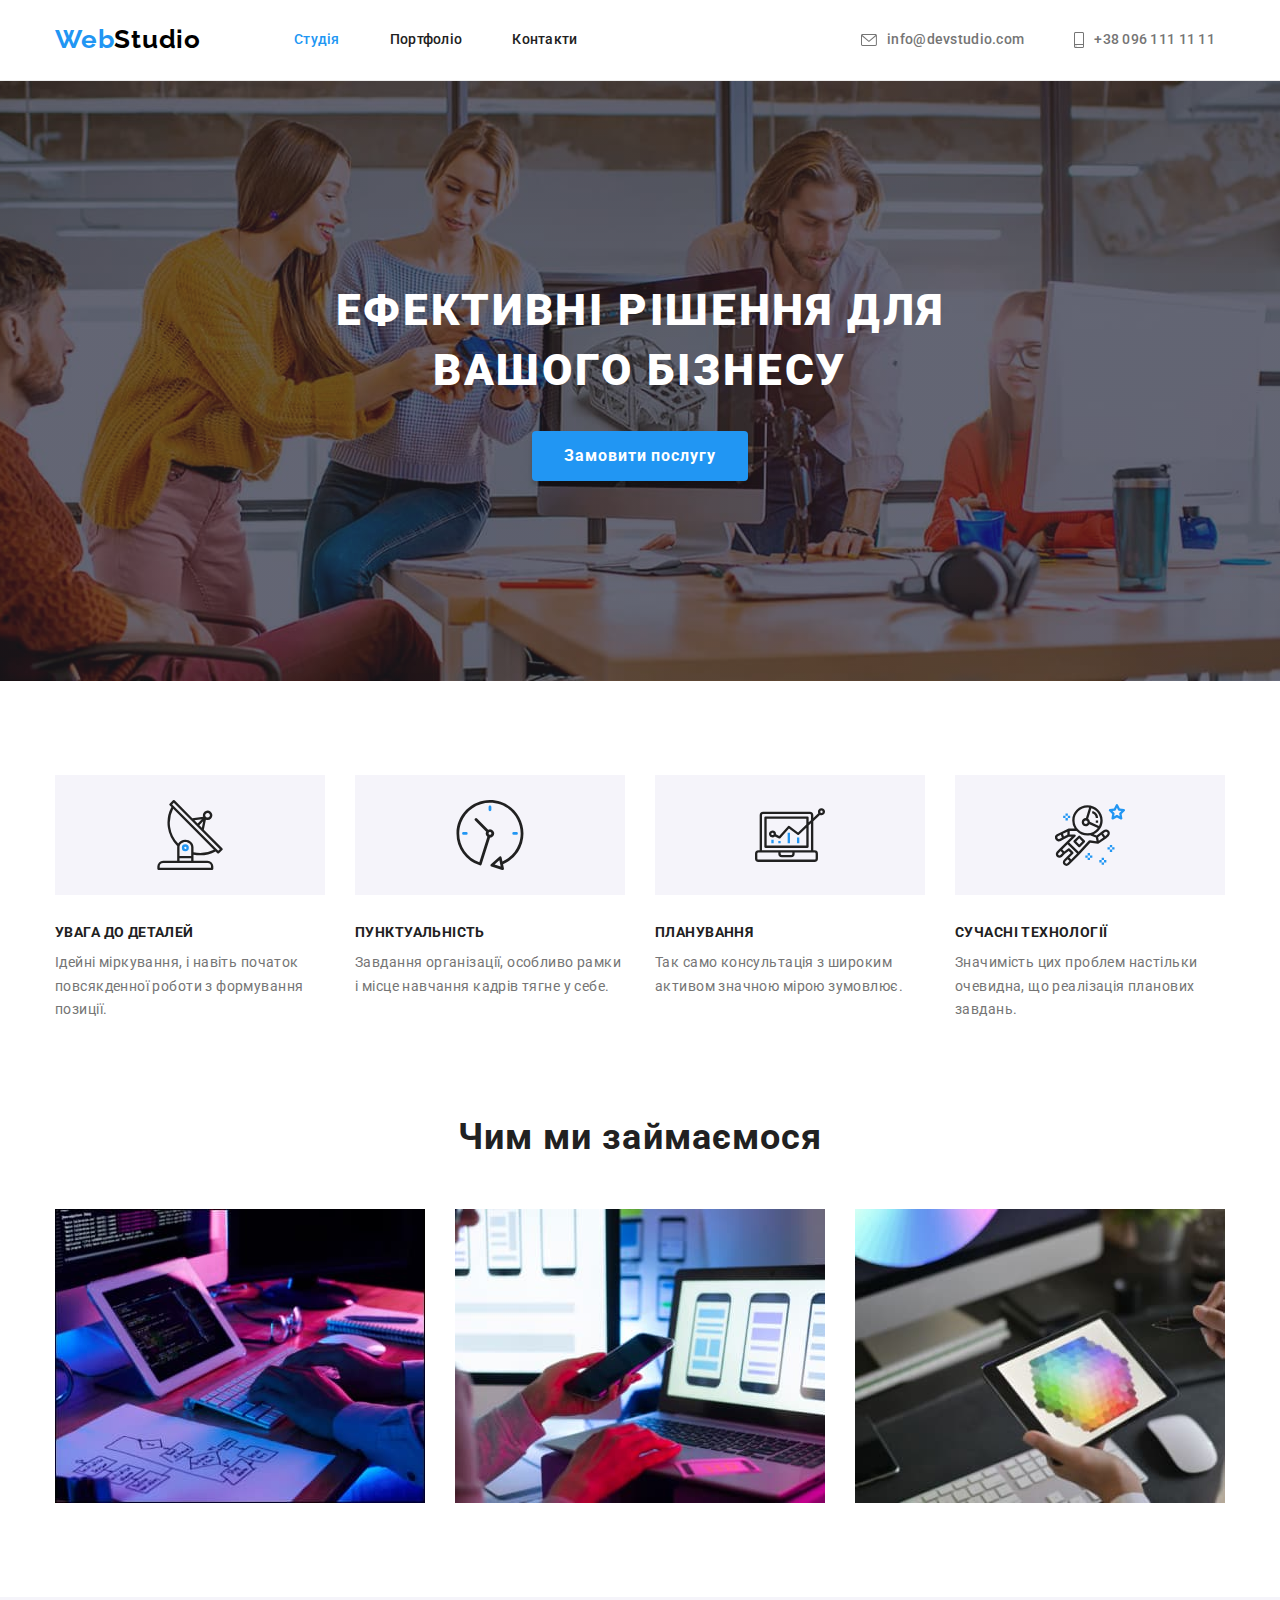
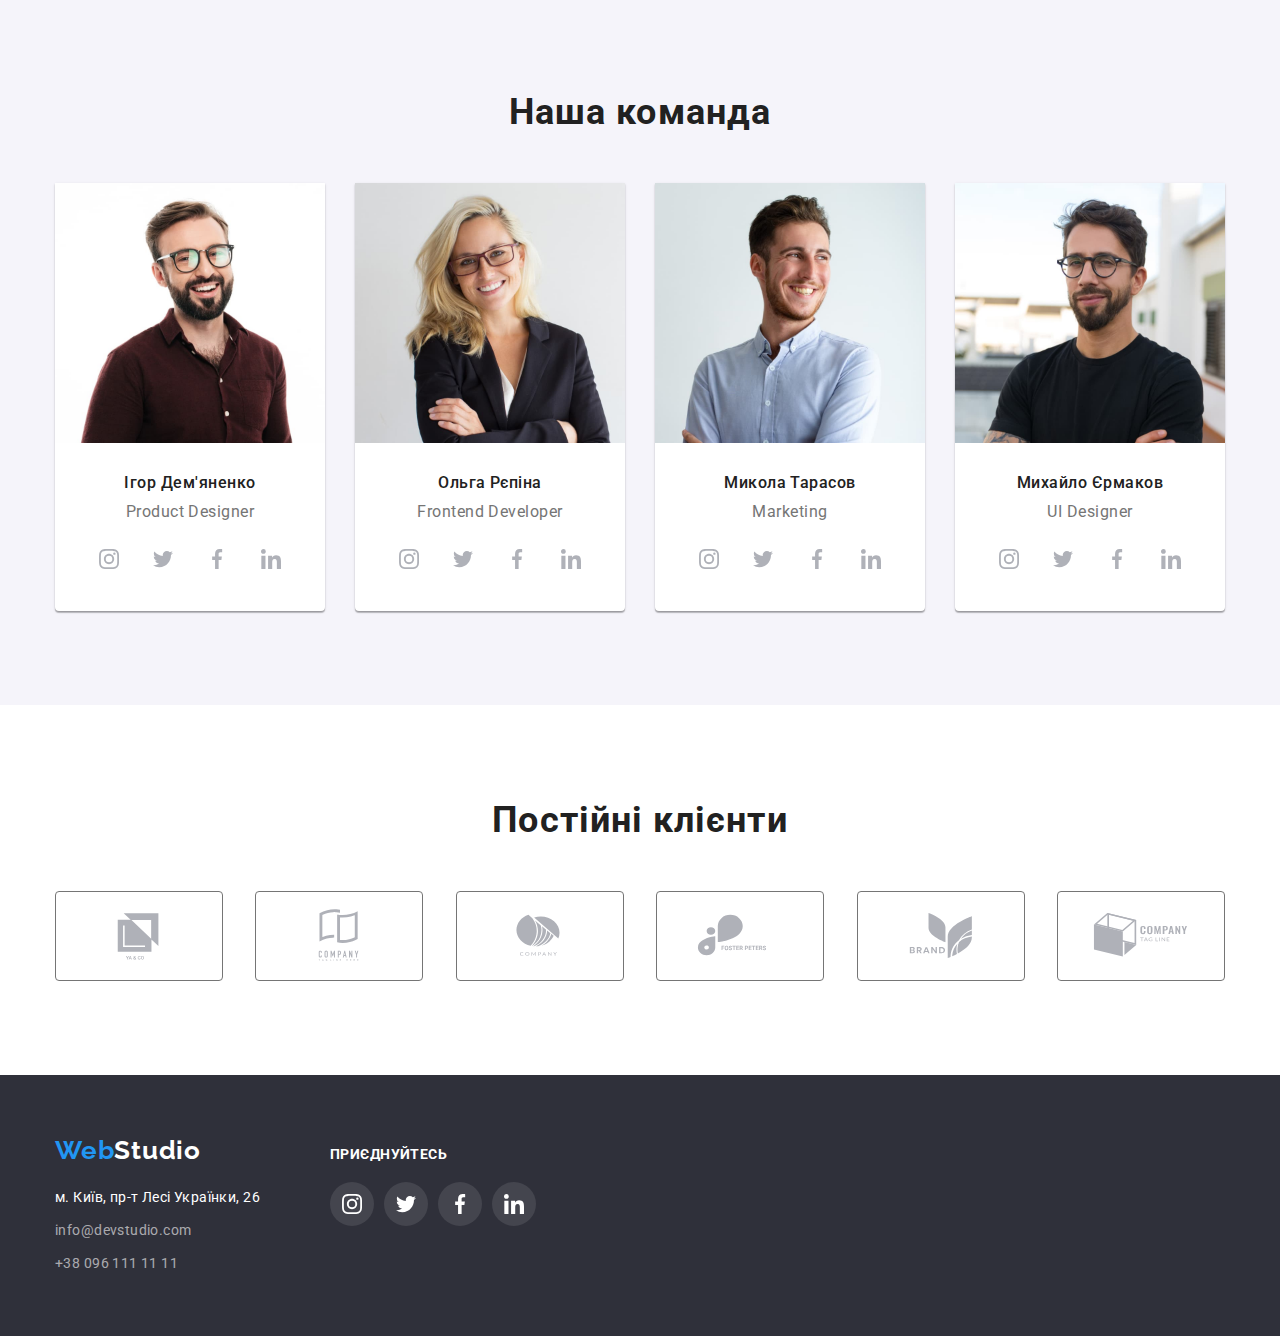
==== commit bb8c79a6: "HW4 mistakes remove commit" ====
--- a/index.html
+++ b/index.html
@@ -42,37 +42,26 @@
             </ul>
           </nav>
         </div>
+
         <div class="contact-container">
           <ul class="list contact">
-            <li class="contact-item-icon">
-              <a class="link" href="mailto:info@devstudio.com"
+            <li class="contact-item-icon contact-item">
+              <a
+                class="link contact-item-link contact"
+                href="mailto:info@devstudio.com"
                 ><svg class="header-icons" width="16" height="12">
                   <use href="./images/icons.svg#icon-envelope"></use>
                 </svg>
-              </a>
-            </li>
-            <li class="contact-item">
-              <a
-                class="contact-item-link contact link"
-                href="mailto:info@devstudio.com"
-              >
-                info@devstudio.com</a
-              >
-            </li>
-            <li class="contact-item-icon">
-              <a class="link" href="tel:+380961111111"
+                info@devstudio.com
+              </a>
+            </li>
+            <li class="contact-item-icon contact-item">
+              <a class="link contact-item-link contact" href="tel:+380961111111"
                 ><svg class="header-icons" width="10" height="16">
                   <use href="./images/icons.svg#icon-smartphone"></use>
                 </svg>
-              </a>
-            </li>
-            <li class="contact-item">
-              <a
-                class="contact-item-link contact link"
-                href="tel:+380961111111"
-              >
-                +38 096 111 11 11</a
-              >
+                +38 096 111 11 11
+              </a>
             </li>
           </ul>
         </div>
@@ -200,6 +189,7 @@
                   <ul class="list team-social">
                     <li class="team-social-items">
                       <a
+                        class="team-icons-items"
                         href="http://instagram.com"
                         target="_blank"
                         rel="noopener nofollow noreferrer"
@@ -212,6 +202,7 @@
 
                     <li class="team-social-items">
                       <a
+                        class="team-icons-items"
                         href="http://twitter.com"
                         target="_blank"
                         rel="noopener nofollow noreferrer"
@@ -223,6 +214,7 @@
                     </li>
                     <li class="team-social-items">
                       <a
+                        class="team-icons-items"
                         href="http://facebook.com"
                         target="_blank"
                         rel="noopener nofollow noreferrer"
@@ -234,6 +226,7 @@
                     </li>
                     <li class="team-social-items">
                       <a
+                        class="team-icons-items"
                         href="http://linkedin.com"
                         target="_blank"
                         rel="noopener nofollow noreferrer"
@@ -258,6 +251,7 @@
                   <ul class="list team-social">
                     <li class="team-social-items">
                       <a
+                        class="team-icons-items"
                         href="http://instagram.com"
                         target="_blank"
                         rel="noopener nofollow noreferrer"
@@ -270,6 +264,7 @@
 
                     <li class="team-social-items">
                       <a
+                        class="team-icons-items"
                         href="http://twitter.com"
                         target="_blank"
                         rel="noopener nofollow noreferrer"
@@ -281,6 +276,7 @@
                     </li>
                     <li class="team-social-items">
                       <a
+                        class="team-icons-items"
                         href="http://facebook.com"
                         target="_blank"
                         rel="noopener nofollow noreferrer"
@@ -292,6 +288,7 @@
                     </li>
                     <li class="team-social-items">
                       <a
+                        class="team-icons-items"
                         href="http://linkedin.com"
                         target="_blank"
                         rel="noopener nofollow noreferrer"
@@ -316,6 +313,7 @@
                   <ul class="list team-social">
                     <li class="team-social-items">
                       <a
+                        class="team-icons-items"
                         href="http://instagram.com"
                         target="_blank"
                         rel="noopener nofollow noreferrer"
@@ -328,6 +326,7 @@
 
                     <li class="team-social-items">
                       <a
+                        class="team-icons-items"
                         href="http://twitter.com"
                         target="_blank"
                         rel="noopener nofollow noreferrer"
@@ -339,6 +338,7 @@
                     </li>
                     <li class="team-social-items">
                       <a
+                        class="team-icons-items"
                         href="http://facebook.com"
                         target="_blank"
                         rel="noopener nofollow noreferrer"
@@ -350,6 +350,7 @@
                     </li>
                     <li class="team-social-items">
                       <a
+                        class="team-icons-items"
                         href="http://linkedin.com"
                         target="_blank"
                         rel="noopener nofollow noreferrer"
@@ -374,6 +375,7 @@
                   <ul class="list team-social">
                     <li class="team-social-items">
                       <a
+                        class="team-icons-items"
                         href="http://instagram.com"
                         target="_blank"
                         rel="noopener nofollow noreferrer"
@@ -386,6 +388,7 @@
 
                     <li class="team-social-items">
                       <a
+                        class="team-icons-items"
                         href="http://twitter.com"
                         target="_blank"
                         rel="noopener nofollow noreferrer"
@@ -397,6 +400,7 @@
                     </li>
                     <li class="team-social-items">
                       <a
+                        class="team-icons-items"
                         href="http://facebook.com"
                         target="_blank"
                         rel="noopener nofollow noreferrer"
@@ -408,6 +412,7 @@
                     </li>
                     <li class="team-social-items">
                       <a
+                        class="team-icons-items"
                         href="http://linkedin.com"
                         target="_blank"
                         rel="noopener nofollow noreferrer"
@@ -474,7 +479,6 @@
         </div>
       </section>
     </main>
-
     <!-- background -->
     <footer class="footer-style">
       <div class="container footer-container">
--- a/css/styles.css
+++ b/css/styles.css
@@ -7,6 +7,7 @@
   --active-color: #2196F3;
   --second-color: #757575;
   --button-color: #f5f4fa;
+  --icons-color: #AFB1B8;
   --main-white-color: #ffffff;
   --hero-background: #2F303A;
   --main-background: #F5F5F5;
@@ -155,11 +156,8 @@
 
 .contact-item-icon {
   margin-right: 10px;
-
-}
-
-.header-icons {
   fill: var(--second-color);
+
 }
 
 /* .contact .mail {
@@ -175,11 +173,12 @@
 .contact-item-icon:hover,
 .contact-item-icon:focus {
   color: var(--active-color);
-}
-
-.contact-item-icon:hover,
-.contact-item-icon:focus {
-  stroke: var(--active-color);
+  fill: currentColor;
+}
+
+.header-icons {
+  margin-right: 10px;
+  /* padding-right: 10px; */
 }
 
 .site-nav .link:active,
@@ -211,7 +210,6 @@
 /* main styles */
 .section {
   padding-bottom: 94px;
-  /* padding-top: 200px; */
 }
 
 /* hero styles */
@@ -286,12 +284,12 @@
 
 .specialty-icons-container {
   width: 270px;
-  height: 120;
   background-color: #F5F4FA;
   display: flex;
   align-items: center;
   justify-content: center;
   margin-bottom: 30px;
+  padding: 25px 100px;
 }
 
 .business-icons {
@@ -353,7 +351,6 @@
 
 .team-list {
   display: flex;
-
   padding-right: 0;
 }
 
@@ -361,7 +358,6 @@
   background: var(--main-white-color);
   box-shadow: 0px 1px 3px rgba(0, 0, 0, 0.12), 0px 1px 1px rgba(0, 0, 0, 0.14), 0px 2px 1px rgba(0, 0, 0, 0.2);
   border-radius: 0px 0px 4px 4px;
-  filter: drop-shadow(0px 4px 4px rgba(0, 0, 0, 0.25));
   flex-basis: calc((100% - 30px) / 4);
 }
 
@@ -382,37 +378,39 @@
   display: flex;
   align-items: center;
   justify-content: center;
-}
+  color: var(--icons-color);
+  flex-basis: calc((100% - 10px) / 4);
+}
+
 
 .team-social-items {
   width: 44px;
   height: 44px;
-  display: flex;
+  fill: var(--icons-color);
+}
+
+.team-icons-items {
+  display: flex;
+  width: 100%;
+  height: 100%;
   align-items: center;
   justify-content: center;
+  fill: var(--icons-color);
+}
+
+.team-icons-items:hover,
+.team-icons-items:focus {
+  fill: var(--main-white-color);
+  border-radius: 50%;
+  background-color: var(--active-color);
 }
 
 .team-social-items {
   border-radius: 50%;
-
-
-}
-
-.team-social-items:hover {
-  /* border-radius: 50%; */
-  background-color: var(--active-color);
-  /* border: 1px solid var(--main-white-color); */
-  /* box-shadow: 0px 4px 4px rgba(0, 0, 0, 0.25); */
-}
-
-
-.team-icons {
-  fill: #AFB1B8;
-}
-
-.team-icons:hover,
-.team-icons:focus {
-  fill: var(--main-white-color);
+}
+
+.team-social-items:not(:last-child) {
+  margin-right: 10px;
 }
 
 .team .text {
@@ -440,28 +438,27 @@
   display: flex;
   align-items: center;
   justify-content: space-between;
-
 }
 
 .client-items {
-  border: 1px solid #AFB1B8;
-  /* width: 170px;
-  height: 92px; */
+  fill: var(--icons-color);
+}
+
+.clients-icons-items {
+  border: 1px solid var(--second-color);
   border-radius: 4px;
-  padding: 16px 32px;
-}
-
-.client-items:hover {
+  fill: var(--icons-color);
+  display: flex;
+  align-items: center;
+  justify-content: center;
+  width: 168px;
+  height: 90px;
+}
+
+.clients-icons-items:hover,
+.clients-icons-items:focus {
+  fill: var(--active-color);
   border: 1px solid var(--active-color);
-}
-
-.client-icons {
-  fill: #AFB1B8;
-}
-
-.client-icons:hover,
-.client-icons:focus {
-  fill: var(--active-color);
 }
 
 /* projects-styles */
@@ -485,7 +482,7 @@
   letter-spacing: 0.03em;
   color: var(--main-color);
   background: var(--button-color);
-  /* box-shadow: 0px 3px 1px rgba(0, 0, 0, 0.1), 0px 1px 2px rgba(0, 0, 0, 0.08), 0px 2px 2px rgba(0, 0, 0, 0.12); */
+  box-shadow: 0px 3px 1px rgba(0, 0, 0, 0.1), 0px 1px 2px rgba(0, 0, 0, 0.08), 0px 2px 2px rgba(0, 0, 0, 0.12);
   padding: 6px 22px;
 }
 
@@ -503,14 +500,12 @@
   font-size: 18px;
   line-height: 2;
   letter-spacing: 0.06em;
-  /* margin-top: 20px; */
   margin-bottom: 4px;
 }
 
 .projects .text {
   font-size: 16px;
   line-height: 1.875;
-  /* padding-bottom: 20px; */
 }
 
 .projects {
@@ -647,14 +642,10 @@
 .footer-social-item {
   border-radius: 50%;
   background: rgba(255, 255, 255, 0.1);
-  /* border: 1px solid #000000; */
-  /* box-shadow: 0px 4px 4px rgba(0, 0, 0, 0.25); */
 }
 
 .footer-social-item:hover {
   background: var(--active-color);
-
-  /* box-shadow: 0px 4px 4px rgba(0, 0, 0, 0.25); */
 }
 
 .footer-team-icons {
@@ -664,4 +655,9 @@
 .footer-team-icons:hover,
 .footer-team-icons:focus {
   fill: var(--main-white-color);
+}
+
+.footer-icons-items:focus {
+  background-color: var(--active-color);
+  border-radius: 50%;
 }